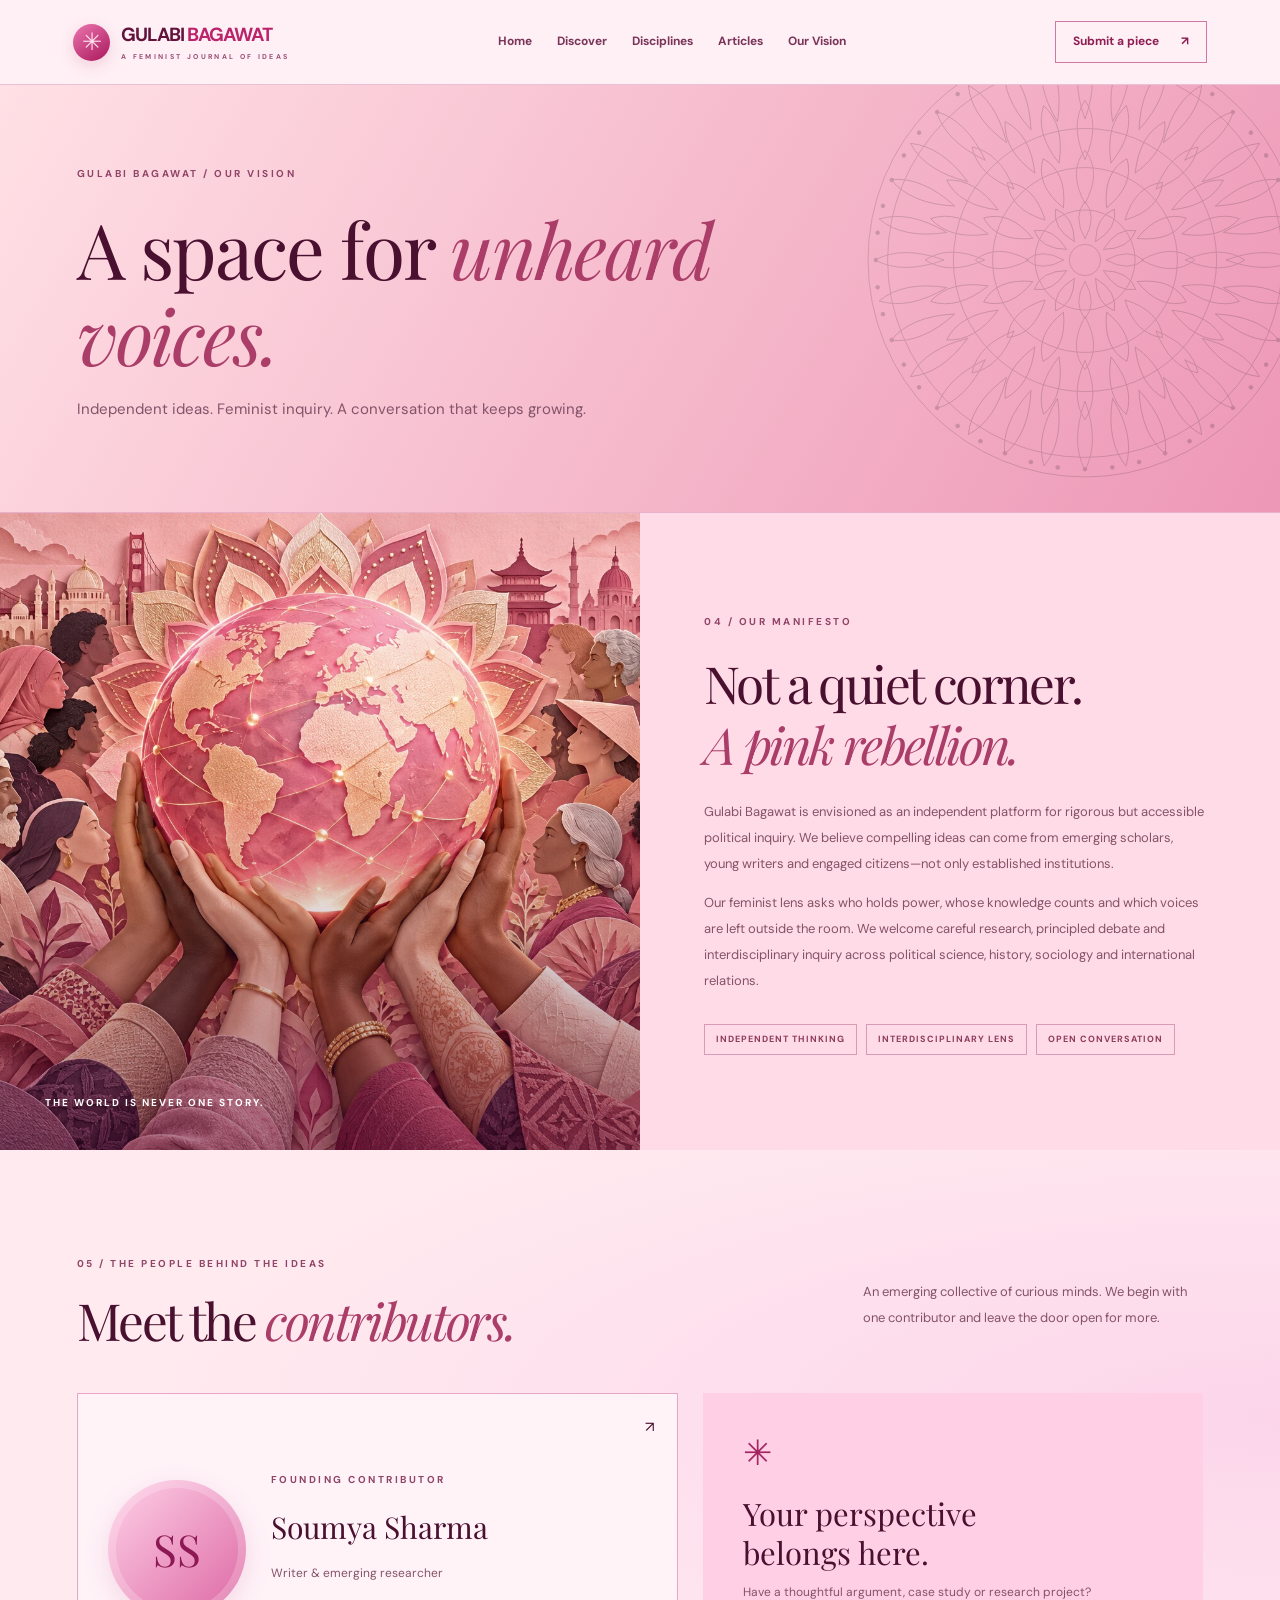
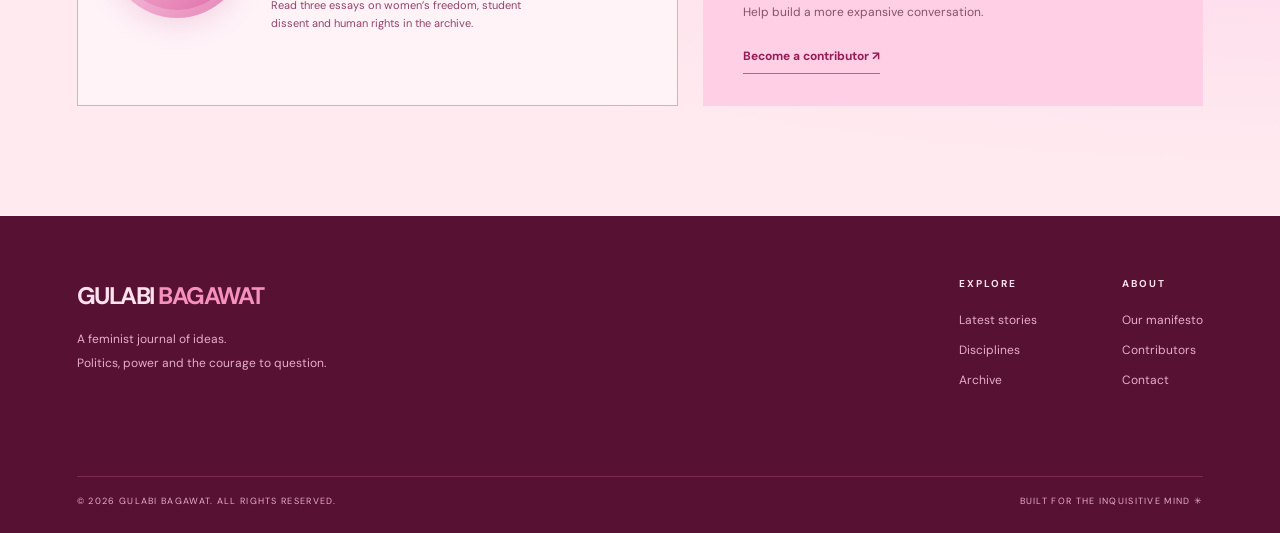
==== about.html @ d0305c68 "Redesign with pink page themes, animated 3D mandalas and topical article art" ====
<!doctype html><html lang="en"><head><meta charset="UTF-8"><meta name="viewport" content="width=device-width, initial-scale=1"><meta name="theme-color" content="#46132e"><meta name="description" content="Gulabi Bagawat — feminist political thought, research, geopolitical analysis, essays and interdisciplinary critique."><title>Our Vision — Gulabi Bagawat</title><link rel="preconnect" href="https://fonts.googleapis.com"><link rel="preconnect" href="https://fonts.gstatic.com" crossorigin><link href="https://fonts.googleapis.com/css2?family=DM+Sans:wght@400;500;600;700&amp;family=Playfair+Display:wght@400;500;600;700&amp;display=swap" rel="stylesheet"><link rel="stylesheet" href="style.css?v=2"><link rel="stylesheet" href="pink.css?v=2"></head><body class="theme-lotus"><div class="progress" id="progress"></div><header class="site-header" id="top"><a class="brand" href="index.html" aria-label="Gulabi Bagawat home"><span class="brand-icon">✳</span><span>GULABI<span class="brand-accent"> BAGAWAT</span><small>A FEMINIST JOURNAL OF IDEAS</small></span></a><nav class="desktop-nav" aria-label="Primary"><a href="index.html">Home</a><a href="index.html#discover">Discover</a><a href="disciplines.html">Disciplines</a><a href="articles.html">Articles</a><a href="about.html">Our Vision</a></nav><div class="header-actions"><a class="link-button" href="mailto:YOUR_EMAIL@example.com?subject=Submission%20inquiry" id="topSubmit">Submit a piece <span>↗</span></a><button class="menu-toggle" id="menuToggle" aria-label="Open menu">☰</button></div></header><nav class="mobile-nav" id="mobileNav" aria-label="Mobile"><a href="index.html">Home</a><a href="index.html#discover">Discover</a><a href="disciplines.html">Disciplines</a><a href="articles.html">Articles</a><a href="about.html">Our Vision</a></nav>
<main><section class="page-intro"><div><span class="eyebrow">GULABI BAGAWAT / OUR VISION</span><h1>A space for <em>unheard voices.</em></h1><p>Independent ideas. Feminist inquiry. A conversation that keeps growing.</p></div><img src="mandala.svg" alt="" class="intro-mandala" aria-hidden="true"></section><section class="vision" id="about"><div class="vision-image"><img loading="lazy" src="human-solidarity.webp" alt="Illustrated hands holding the world in solidarity"><div class="vision-image-label">THE WORLD IS NEVER ONE STORY.</div></div><div class="vision-copy"><span class="eyebrow">04 / OUR MANIFESTO</span><h2>Not a quiet corner.<br><em>A pink rebellion.</em></h2><p>Gulabi Bagawat is envisioned as an independent platform for rigorous but accessible political inquiry. We believe compelling ideas can come from emerging scholars, young writers and engaged citizens—not only established institutions.</p><p>Our feminist lens asks who holds power, whose knowledge counts and which voices are left outside the room. We welcome careful research, principled debate and interdisciplinary inquiry across political science, history, sociology and international relations.</p><div class="vision-values"><span>INDEPENDENT THINKING</span><span>INTERDISCIPLINARY LENS</span><span>OPEN CONVERSATION</span></div></div></section>
<section class="section contributors" id="contributors"><div class="section-top"><div><span class="eyebrow">05 / THE PEOPLE BEHIND THE IDEAS</span><h2>Meet the <em>contributors.</em></h2></div><p>An emerging collective of curious minds. We begin with one contributor and leave the door open for more.</p></div><div class="contributor-layout"><div class="contributor-card"><div class="avatar-placeholder">SS</div><div><span class="eyebrow">FOUNDING CONTRIBUTOR</span><h3>Soumya Sharma</h3><p>Writer &amp; emerging researcher</p><span class="profile-note">Read three essays on women’s freedom, student dissent and human rights in the archive.</span></div><span class="member-arrow">↗</span></div><div class="join-card"><span class="join-star">✳</span><h3>Your perspective<br>belongs here.</h3><p>Have a thoughtful argument, case study or research project? Help build a more expansive conversation.</p><a href="mailto:YOUR_EMAIL@example.com?subject=Gulabi%20Bagawat%20Contribution" class="join-link">Become a contributor ↗</a></div></div></section>
</main><footer><div class="footer-main"><div class="footer-brand">GULABI<span> BAGAWAT</span><p>A feminist journal of ideas.<br>Politics, power and the courage to question.</p></div><div class="footer-links"><div><strong>EXPLORE</strong><a href="index.html#discover">Latest stories</a><a href="disciplines.html">Disciplines</a><a href="articles.html">Archive</a></div><div><strong>ABOUT</strong><a href="about.html">Our manifesto</a><a href="about.html#contributors">Contributors</a><a href="mailto:YOUR_EMAIL@example.com">Contact</a></div></div></div><div class="footer-bottom"><span>© <span id="year">2026</span> GULABI BAGAWAT. ALL RIGHTS RESERVED.</span><span>BUILT FOR THE INQUISITIVE MIND ✳</span></div></footer><script src="motion.js"></script></body></html>
---- style.css ----
:root{--ink:#391629;--forest:#501936;--teal:#f4b7d0;--cream:#fff6f9;--bone:#ffe7f0;--line:#ebcbd8;--muted:#79586a;--gold:#d76095}*{box-sizing:border-box}html{scroll-behavior:smooth}body{margin:0;background:var(--cream);color:var(--ink);font:15px/1.65 'DM Sans',sans-serif}button,input{font:inherit}button,a{-webkit-tap-highlight-color:transparent}a{color:inherit;text-decoration:none}button{cursor:pointer}img{display:block;width:100%;object-fit:cover}.progress{position:fixed;top:0;left:0;height:3px;background:#bad2bb;z-index:100;width:0}.site-header{height:85px;padding:0 5.7%;display:flex;align-items:center;justify-content:space-between;background:#faf9f5;position:relative;z-index:20;border-bottom:1px solid #e9e8e0}.brand{display:flex;align-items:center;gap:11px;font-size:19px;font-weight:700;letter-spacing:-1px;line-height:1}.brand-icon{display:grid;place-items:center;width:37px;height:37px;background:var(--forest);color:#e7e9ce;font-size:24px;border-radius:50%;font-weight:400}.brand-accent{color:#799b87}.brand small{display:block;letter-spacing:2.35px;font-size:7px;font-weight:700;color:#7f9086;padding-top:9px}.desktop-nav{display:flex;gap:36px;color:#50605c;font-size:12px;font-weight:700}.desktop-nav a:hover{color:#c12571}.header-actions{display:flex;align-items:center}.link-button{border:1px solid #9fae9f;padding:10px 17px;font-weight:700;font-size:12px}.link-button span{padding-left:19px}.menu-toggle{display:none;border:0;background:none;font-size:25px}.mobile-nav{display:none}.hero{min-height:675px;background:#4a1634;color:#f9f7ee;position:relative;display:grid;grid-template-columns:53% 47%;overflow:hidden}.hero-grain{position:absolute;inset:0;background:radial-gradient(ellipse at 65% 55%,#a34279 0%,transparent 55%),linear-gradient(110deg,#42122e,#69234b);opacity:.87}.hero:before{content:'';position:absolute;inset:0;background-image:linear-gradient(#c5d1c70b 1px,transparent 1px),linear-gradient(90deg,#c5d1c70b 1px,transparent 1px);background-size:55px 55px;z-index:1}.hero-content{padding:100px 0 40px 10.8%;z-index:2;position:relative}.eyebrow{font-size:10px;font-weight:700;letter-spacing:2.5px;color:#768d80}.eyebrow.light{color:#b4c9b5;display:flex;align-items:center;gap:12px;white-space:nowrap}.pulse-dot{width:6px;height:6px;border-radius:50%;background:#bfd8a5;box-shadow:0 0 12px #bbddb2}.eyebrow-line{width:25px;height:1px;background:#6c8b82}.hero h1,.section h2,.vision h2,.closing h2{font-family:'Playfair Display',serif;font-weight:400;letter-spacing:-2.6px;line-height:1.18}.hero h1{font-size:clamp(49px,5.1vw,82px);margin:38px 0 22px;white-space:nowrap}.hero h1 em,.section h2 em,.vision h2 em,.closing h2 em{font-weight:400;color:#ffb4d0}.hero p{max-width:500px;color:#bbc9c5;font-size:15px;line-height:1.9}.hero-ctas{display:flex;align-items:center;gap:31px;margin-top:33px}.button-primary{display:inline-flex;align-items:center;gap:46px;padding:15px 19px;background:#ffabc9;color:#21342c;font-size:12px;font-weight:700}.button-primary:hover{background:#e1e7d8}.button-quiet{font-size:12px;font-weight:700;color:#dbe2d7}.button-quiet span{margin-left:12px}.hero-bottom{display:flex;justify-content:space-between;max-width:550px;margin-top:97px;font-size:9px;font-weight:700;letter-spacing:1.8px;color:#92a8a5;gap:20px}.hero-visual{position:relative;z-index:2;min-height:590px;display:flex;align-items:center;justify-content:center}.hero-visual #globe{position:absolute;inset:0;touch-action:pan-y;cursor:grab}.hero-visual #globe:active{cursor:grabbing}.hero-visual canvas{width:100%;height:100%}.globe-orbit{position:absolute;left:8%;top:16%;width:84%;height:72%;border:1px solid #92b3a52f;border-radius:50%;transform:rotate(-28deg);pointer-events:none}.orbit-two{transform:rotate(38deg);width:74%;height:81%;left:13%;top:11%}.globe-mark{position:absolute;color:#d1d9cb;font-size:10px;letter-spacing:1px;pointer-events:none}.globe-mark span{font-size:9px;letter-spacing:2px;margin-left:8px}.mark-a{top:22%;right:10%}.mark-b{bottom:31%;left:5%}.mark-c{bottom:19%;right:9%}.globe-caption{position:absolute;bottom:40px;font-size:9px;letter-spacing:2px;color:#98b0aa}.fallback-globe{width:min(75%,440px);aspect-ratio:1;border-radius:50%;position:absolute;top:50%;left:50%;transform:translate(-50%,-50%);background:radial-gradient(circle at 33% 30%,#9fb4a1 0%,#426a6c 30%,#24464c 57%,#0b222a 78%);box-shadow:inset -35px -30px 70px #06191d,0 0 85px #82b6a12c}.fallback-continents{position:absolute;inset:0;border-radius:50%;background:repeating-linear-gradient(0deg,transparent 0 37px,#b7d0c31f 38px 39px),repeating-linear-gradient(90deg,transparent 0 41px,#b7d0c319 42px 43px)}.ticker{overflow:hidden;background:#f6c4d9;border-bottom:1px solid #a8b7a3;padding:13px 0}.ticker-track{display:flex;white-space:nowrap;align-items:center;gap:28px;font-size:10px;font-weight:700;letter-spacing:2px;color:#405c4e;animation:marquee 32s linear infinite;width:max-content}.ticker-track b{color:#6d8872;font-size:17px;font-weight:400}@keyframes marquee{to{transform:translateX(-40%)}}.section{max-width:1430px;margin:auto;padding:110px 6%}.section-top{display:flex;align-items:end;justify-content:space-between;gap:55px;margin-bottom:43px}.section h2,.vision h2{font-size:clamp(40px,4vw,60px);margin:15px 0 0}.section h2 em,.vision h2 em{color:#b63670}.section-top>p{max-width:340px;color:#7e8680;font-size:13px;line-height:1.95;padding-bottom:7px}.featured-grid{display:grid;grid-template-columns:1.13fr 1fr;gap:40px}.feature-large{cursor:pointer}.feature-img{height:360px;position:relative;background-size:cover;background-position:center;overflow:hidden}.img-geopolitics{background-image:url('https://images.unsplash.com/photo-1494412519320-aa613dfb7738?auto=format&fit=crop&w=1200&q=80')}.image-shade{position:absolute;inset:0;background:linear-gradient(0deg,#0b252f67,transparent)}.image-label{position:absolute;bottom:22px;left:22px;background:#e9ece4;padding:7px 12px;font-size:9px;font-weight:700;letter-spacing:1px}.featured-meta{font-size:10px;font-weight:700;letter-spacing:1.3px;color:#82958c;margin-top:22px}.featured-meta span{margin:0 6px;color:#b3bcb1}.feature-large h3,.archive-card h3,.mini-feature h3{font-family:'Playfair Display',serif;line-height:1.3;letter-spacing:-.6px}.feature-large h3{font-size:36px;font-weight:400;margin:10px 0}.feature-large p{color:#7c8580;font-size:13px;max-width:440px}.read-text{border:0;border-bottom:1px solid #7c9d89;padding:0 0 9px;margin-top:16px;background:none;color:#1f4740;font-size:12px;font-weight:700}.read-text span{margin-left:28px}.feature-side{display:flex;flex-direction:column;gap:21px}.mini-feature{display:grid;grid-template-columns:176px 1fr;gap:24px;min-height:163px;cursor:pointer}.mini-img{background-size:cover;background-position:center}.img-city{background-image:url('https://images.unsplash.com/photo-1524492412937-b28074a5d7da?auto=format&fit=crop&w=600&q=80')}.img-books{background-image:url('https://images.unsplash.com/photo-1507842217343-583bb7270b66?auto=format&fit=crop&w=600&q=80')}.mini-feature .featured-meta{margin:2px 0 8px}.mini-feature h3{font-size:22px;font-weight:400;margin:0}.mini-feature p{color:#7f8983;font-size:12px;line-height:1.7;margin:7px 0}.mini-arrow{font-size:18px;color:#5e8472}.quote-panel{background:#ffe7f0;padding:22px 28px;flex:1}.quote-panel blockquote{font-family:'Playfair Display',serif;font-size:22px;line-height:1.4;margin:12px 0}.quote-panel>span:last-child{font-size:9px;font-weight:700;letter-spacing:1.3px;color:#829185}.discipline-section{background:#531a39;color:#faf9ef}.section-inner{padding-top:94px;padding-bottom:108px}.on-dark h2 em{color:#ffbdd6}.on-dark>p{color:#a9b8b3}.discipline-grid{display:grid;grid-template-columns:repeat(3,1fr);border-top:1px solid #496064;border-left:1px solid #496064}.discipline-grid a{min-height:228px;padding:24px;position:relative;border-right:1px solid #496064;border-bottom:1px solid #496064;display:flex;flex-direction:column;transition:background .25s}.discipline-grid a:hover{background:#80335b}.discipline-num{font-size:10px;color:#9eb5ab;letter-spacing:2px}.discipline-symbol{font-size:43px;line-height:1;margin:16px 0;color:#becfba;font-weight:300}.discipline-grid strong{font-family:'Playfair Display',serif;font-size:21px;font-weight:400}.discipline-grid small{font-size:11px;color:#93aaa5;padding-top:5px}.discipline-arrow{position:absolute;bottom:24px;right:24px;color:#ffcce0}.archive-tools{display:flex;justify-content:space-between;gap:22px;align-items:center;margin:43px 0 27px}.filters{display:flex;flex-wrap:wrap;gap:7px}.filter{background:none;border:1px solid #d6dad0;padding:9px 15px;font-size:11px;font-weight:600;color:#56635c;transition:all .2s}.filter.active,.filter:hover{background:#6a2149;color:#f7f7ee;border-color:#6a2149}.search-wrap{min-width:240px;border-bottom:1px solid #9daaa1;display:flex;gap:12px;align-items:center;padding:4px 0}.search-wrap span{font-size:24px}.search-wrap input{width:100%;border:0;outline:0;background:transparent;font-size:12px}.archive-grid{display:grid;grid-template-columns:repeat(3,minmax(0,1fr));gap:30px}.archive-card{border:1px solid #e3e3da;background:#fdfcf8;cursor:pointer;display:flex;flex-direction:column;transition:transform .2s,box-shadow .2s}.archive-card:hover{transform:translateY(-5px);box-shadow:0 14px 27px #152c3212}.archive-img{height:208px;position:relative;overflow:hidden}.archive-img img{height:100%;transition:transform .4s}.archive-card:hover .archive-img img{transform:scale(1.04)}.archive-img span{position:absolute;left:14px;top:14px;padding:6px 11px;background:#f8f7ef;font-size:9px;font-weight:700;letter-spacing:1px}.card-info{padding:22px 22px 17px;display:flex;flex-direction:column;flex:1}.card-info .featured-meta{margin:0}.archive-card h3{font-size:23px;font-weight:400;margin:12px 0 8px}.archive-card p{font-size:12px;line-height:1.8;color:#7b8780;margin:0 0 25px}.card-bottom{border-top:1px solid #e7e9e1;padding-top:13px;margin-top:auto;display:flex;justify-content:space-between;gap:8px;font-size:10px;font-weight:700;color:#70857a}.card-bottom span:last-child{color:#244e45}.archive-footer{margin-top:30px;border-top:1px solid #d9ddd4;padding-top:19px;display:flex;justify-content:space-between;font-size:9px;letter-spacing:1.8px;font-weight:700;color:#788a7e}.no-results{text-align:center;padding:35px;color:#6b7772}.vision{display:grid;grid-template-columns:1fr 1fr;background:#ffe9f1;min-height:590px}.vision-image{position:relative;overflow:hidden}.vision-image img{height:100%;object-position:center}.vision-image:after{content:'';position:absolute;inset:0;background:#122f312e}.vision-image-label{position:absolute;z-index:1;bottom:38px;left:45px;color:#fff;font-size:10px;letter-spacing:2px;font-weight:700}.vision-copy{padding:95px max(35px,10%)}.vision h2{margin:21px 0 25px}.vision-copy p{max-width:500px;font-size:13px;color:#66756e;line-height:2}.vision-values{display:flex;flex-wrap:wrap;gap:9px;margin-top:30px}.vision-values span{border:1px solid #b9c9ba;color:#68816e;padding:7px 11px;font-size:9px;font-weight:700;letter-spacing:1px}.contributors{padding-top:100px;padding-bottom:110px}.contributor-layout{display:grid;grid-template-columns:1.2fr 1fr;gap:25px}.contributor-card{border:1px solid #d4dad1;display:flex;align-items:center;gap:25px;padding:30px;position:relative;min-height:270px;background:#fffefa}.avatar-placeholder{height:138px;min-width:138px;background:#f9cbdf;border-radius:50%;display:grid;place-items:center;font-family:'Playfair Display',serif;font-size:44px;color:#557d6c}.contributor-card h3{font-family:'Playfair Display',serif;font-weight:400;font-size:30px;margin:12px 0 0}.contributor-card p{font-size:12px;color:#7c887d}.profile-note{font-size:11px;display:block;color:#9a9f96;max-width:290px}.member-arrow{position:absolute;right:23px;top:21px}.join-card{background:#fbe1eb;padding:32px 40px}.join-star{font-size:35px;color:#537a64}.join-card h3{font:400 31px/1.25 'Playfair Display',serif;margin:11px 0}.join-card p{font-size:12px;color:#687f6d;max-width:370px}.join-link{display:inline-block;border-bottom:1px solid #4e816a;font-size:12px;font-weight:700;margin-top:12px;padding-bottom:6px}.closing{text-align:center;background:#5b1b3d;color:#f4f4e9;padding:95px 20px 105px;position:relative;overflow:hidden}.closing-art{position:absolute;top:-145px;left:50%;transform:translateX(-50%);font-size:410px;color:#ffffff08}.closing .eyebrow{color:#b3c8b1}.closing h2{font-size:clamp(52px,5.5vw,75px);margin:20px 0}.closing p{color:#b4c3bb;margin:0 0 30px;font-size:13px}footer{background:#361026;color:#c8d3cb;padding:60px 6% 0}.footer-main{max-width:1260px;margin:auto;display:flex;justify-content:space-between;gap:30px;padding-bottom:85px}.footer-brand{font-size:24px;font-weight:700;letter-spacing:-1.5px}.footer-brand span{color:#a4c1ad}.footer-brand p{font-size:12px;color:#8da79f;letter-spacing:0;font-weight:400;line-height:2}.footer-links{display:flex;gap:85px}.footer-links>div{display:flex;flex-direction:column;gap:10px}.footer-links strong{font-size:10px;letter-spacing:2px;margin-bottom:9px}.footer-links a{color:#91a9a0;font-size:12px}.footer-bottom{max-width:1260px;margin:auto;display:flex;justify-content:space-between;border-top:1px solid #355058;padding:17px 0 25px;font-size:9px;letter-spacing:1.3px;color:#729188}dialog{width:min(750px,94vw);border:0;padding:45px 55px;background:#faf9f3;color:#1a3235;max-height:90vh;box-shadow:0 25px 75px #0007}dialog::backdrop{background:#0b1b1cc7}.dialog-close{position:absolute;right:22px;top:16px;border:0;background:none;font-size:20px}.dialog-meta{font-size:10px;letter-spacing:1.5px;color:#789083;font-weight:700}.dialog-intro{font-size:17px!important;color:#667a6b!important}.dialog-author{font-size:11px!important;letter-spacing:1px;color:#789083!important;text-transform:uppercase}.dialog-cover{height:250px;object-fit:cover;margin:23px 0}dialog h2{font:400 44px/1.2 'Playfair Display',serif;margin:15px 0}dialog p{font-size:15px;line-height:1.9;color:#4b5e57}.sample-warning{background:#e9eadf;color:#647364;font-size:11px;padding:13px;margin-top:26px}.archive-card:focus-visible,.feature-large:focus-visible{outline:3px solid #90af9d}@media(max-width:1100px){.hero-content{padding-left:7%}.hero h1{font-size:clamp(45px,5vw,65px)}.featured-grid{gap:22px}.mini-feature{grid-template-columns:130px 1fr;gap:14px}.mini-feature h3{font-size:20px}.section{padding-left:5%;padding-right:5%}.vision-copy{padding:70px 7%}}@media(max-width:760px){.site-header{height:73px;padding:0 5%}.brand{font-size:16px}.brand small{font-size:6px}.desktop-nav,.header-actions .link-button{display:none}.menu-toggle{display:block}.mobile-nav.open{display:flex;position:absolute;z-index:19;top:73px;left:0;right:0;background:#fbfaf5;padding:25px;flex-direction:column;gap:20px;box-shadow:0 12px 20px #0002;font-weight:600}.hero{grid-template-columns:1fr;min-height:auto}.hero-content{padding:65px 6% 18px}.hero h1{font-size:clamp(40px,10vw,66px);white-space:normal}.hero p{font-size:13px}.hero-bottom{margin-top:45px;font-size:8px}.hero-visual{height:365px;min-height:365px}.globe-caption{bottom:10px}.globe-mark{display:none}.section{padding:70px 6%}.section-top{display:block}.section h2,.vision h2{font-size:43px}.section-top>p{max-width:100%;margin-top:20px}.featured-grid{grid-template-columns:1fr}.feature-img{height:280px}.mini-feature{grid-template-columns:38% 1fr}.discipline-grid{grid-template-columns:repeat(2,1fr)}.discipline-grid a{min-height:200px;padding:18px}.discipline-grid strong{font-size:18px}.archive-tools{display:block}.filters{margin-bottom:20px}.search-wrap{max-width:400px}.archive-grid{grid-template-columns:repeat(2,1fr);gap:15px}.archive-img{height:170px}.card-info{padding:15px}.archive-card h3{font-size:19px}.vision{grid-template-columns:1fr}.vision-image{height:340px}.vision-copy{padding:65px 6%}.contributor-layout{grid-template-columns:1fr}.footer-main{display:block}.footer-links{margin-top:30px;gap:70px}.footer-bottom{gap:20px}.closing{padding:75px 20px}dialog{padding:32px 24px}dialog h2{font-size:33px}}@media(max-width:480px){.hero-ctas{gap:16px}.button-primary{gap:16px}.hero-bottom{flex-wrap:wrap}.discipline-grid{grid-template-columns:1fr 1fr}.discipline-grid a{min-height:180px;padding:14px}.discipline-symbol{font-size:32px}.discipline-grid strong{font-size:16px}.discipline-grid small{font-size:10px}.archive-grid{grid-template-columns:1fr}.archive-img{height:215px}.contributor-card{display:block}.avatar-placeholder{width:110px;height:110px;min-width:110px;font-size:35px;margin-bottom:20px}.footer-bottom{display:block}.footer-bottom span{display:block;margin-bottom:10px}.eyebrow{letter-spacing:1.6px}}

/* Gulabi Bagawat identity accents */
.hero-grain{background:radial-gradient(ellipse at 65% 40%,#9c3976 0%,transparent 62%),linear-gradient(115deg,#3c112e,#772d58)}.brand-accent,.footer-brand span{color:#d34e8b}.button-primary{background:#ffb3d2;color:#47142f}.button-primary:hover{background:#ffcee1}.hero h1 em{color:#ffbad5}.img-geopolitics{background-image:url("https://images.unsplash.com/photo-1531058020387-3be344556be6?auto=format&fit=crop&w=1200&q=80")}.avatar-placeholder{background:linear-gradient(135deg,#f9c5dc,#e98bb7)}
---- pink.css ----
/* Gulabi: a family of pinks, layered mandalas, and tactile editorial surfaces. */
:root{--ink:#49102f;--muted:#835369;--accent:#b51c65;--page:#fff0f6;--panel:#ffdfed;--bright:#f7529e;--line:#e8b0ca}
body{background:var(--page);color:var(--ink)}.theme-gulab{--page:#fff0f6;--panel:#ffdaea}.theme-blush{--page:#fff4f8;--panel:#ffe4ee;--accent:#a82964}.theme-fuchsia{--page:#fdd1e7;--panel:#f9b1d7;--accent:#9f135e}.theme-lotus{--page:#ffebef;--panel:#f9c4d2;--accent:#ab3d69}.theme-rose{--page:#fff0f2;--panel:#ffcbdc;--accent:#a12358}.theme-rani{--page:#ffebf7;--panel:#f8b4df;--accent:#9b166b}.theme-powder{--page:#fff4fa;--panel:#ead3e6;--accent:#94406f}
.progress{background:#ef519b}.site-header{background:#fff0f6ed;border-color:#ecc0d4;backdrop-filter:blur(18px)}.brand{color:#62133c}.brand-icon{background:linear-gradient(145deg,#ec77af,#a9165b);color:#ffe0ec;box-shadow:0 5px 15px #a8235929}.brand-accent,.footer-brand span{color:#bb246b}.brand small{color:#9c4b73}.desktop-nav{gap:25px;color:#7a3458}.link-button{border-color:#cd7aa2;color:#8e1e53}.eyebrow,.featured-meta,.mini-arrow,.card-bottom,.archive-footer,.profile-note{color:#904468}.hero{min-height:690px;grid-template-columns:54% 46%;background:#8f174c;color:#fff0f7}.hero-grain{background:radial-gradient(ellipse at 77% 42%,#f982bb77,transparent 60%),linear-gradient(120deg,#66113f,#b81d65 64%,#dc4b91);opacity:1}.hero:before{background-image:radial-gradient(#ffd3e335 .8px,transparent .8px);background-size:20px 20px}.hero h1{font-size:clamp(44px,5.1vw,77px);white-space:normal;letter-spacing:-2.6px;max-width:780px}.hero h1 em{color:#ffb8d6}.hero p,.hero-bottom,.eyebrow.light,.button-quiet{color:#ffe0ef}.hero-content{padding-top:100px}.hero-content,.mandala-stage{z-index:2}.hero-bottom{margin-top:65px}.pulse-dot{background:#ffb3d7;box-shadow:0 0 18px #ffd1e8}.eyebrow-line{background:#f3a3cc}.button-primary{background:linear-gradient(130deg,#ffdaea,#ffabd1);color:#66133f;box-shadow:0 8px 24px #480f3926;transition:transform .3s,box-shadow .3s}.button-primary:hover{background:#ffe3ef;transform:translateY(-3px);box-shadow:0 14px 25px #480f3940}.ticker{background:#ffbad8;border-color:#dd8cb3}.ticker-track,.ticker-track b{color:#8c1a51}.featured{background:radial-gradient(ellipse at 0% 20%,#fbd0e4,transparent 60%)}.section h2 em,.vision h2 em{color:var(--accent)}.section-top>p,.feature-large p,.mini-feature p,.archive-card p,.vision-copy p,.contributor-card p,.join-card p{color:#855368}.featured-grid{gap:35px}.feature-img,.mini-img{border-radius:3px;border:1px solid #ce74a43d;background-color:#f7b4d4}.feature-img{height:380px}.image-shade{background:linear-gradient(0deg,#64134140,transparent)}.image-label,.archive-img span{background:#fff0f6;color:#861949}.read-text,.join-link{color:#941d57;border-color:#c65c91}.quote-panel{background:#ffcee2;border:1px solid #eca6c7}.quote-panel>span:last-child{color:#8c3d63}.discipline-section{position:relative;overflow:hidden;background:linear-gradient(125deg,#a52168,#671440);color:#fff1f8}.discipline-section:before{content:'';position:absolute;width:650px;height:650px;right:-230px;top:-200px;background:url('mandala.svg') center/contain no-repeat;opacity:.1;filter:brightness(0) invert(1);animation:mandalaSpin 120s linear infinite;pointer-events:none}.discipline-section .section-inner{position:relative}.on-dark .eyebrow,.on-dark>p,.discipline-num,.discipline-grid small{color:#f8bed9}.discipline-grid,.discipline-grid a{border-color:#ed8fbb55}.discipline-grid a{background:#ffffff03;transition:transform .4s,background .4s,box-shadow .4s;transform-style:preserve-3d}.discipline-grid a:hover{background:#df5fa54a;transform:translateY(-7px) rotateX(4deg);box-shadow:0 15px 30px #470a2b44;z-index:2}.discipline-symbol{color:#ffb7db}.archive{background:var(--page)}.archive-card{background:#fff8fb;border-color:#edb3d0;box-shadow:0 5px 14px #b3477310;transition:transform .45s cubic-bezier(.2,.7,.2,1),box-shadow .45s;transform-style:preserve-3d}.archive-card:hover{transform:perspective(1000px) rotateX(3deg) translateY(-10px);box-shadow:0 22px 42px #a5286526}.archive-img{height:235px;background:#f6c0d9}.card-info .featured-meta{color:#984d73}.card-bottom{border-color:#e9bfd2}.card-bottom span:last-child{color:#a12660}.filter{color:#85405f;border-color:#df9fbd;background:#fff5fa}.filter.active,.filter:hover{background:#b1246a;border-color:#b1246a;color:white}.search-wrap{border-color:#bb7093}.search-wrap input{color:#64163e}.search-wrap input::placeholder{color:#9d6280}.archive-footer{border-color:#dfaec4}.vision{background:#ffdbe7}.vision-image{background:#efaccb}.vision-image img{filter:saturate(.9)}.vision-image:after{background:linear-gradient(0deg,#4b113f70,transparent 60%)}.vision-values span{border-color:#d99ab5;color:#8d3c5b}.contributors{background:radial-gradient(ellipse at 100% 40%,#fcd5eb,transparent 65%)}.contributor-card{background:#fff3f8;border-color:#e7a6c6}.avatar-placeholder{background:linear-gradient(135deg,#ffd2e8,#dc66a3);color:#8c1953;box-shadow:inset 0 0 0 8px #ffffff33,0 8px 26px #bd50862b}.join-card{background:#ffcfe5}.join-star{color:#a32661}.closing{background:radial-gradient(ellipse at 50% 15%,#dd4c96,#951d58 75%);color:#fff0f8}.closing .eyebrow,.closing p{color:#ffd6e9}.closing-art{color:#ffbbda19;animation:closingSpin 90s linear infinite}footer{background:#571132;color:#ffe1ef}.footer-brand{color:#ffe2ee}.footer-brand span{color:#f691bd}.footer-brand p,.footer-links a,.footer-bottom{color:#e7aecb}.footer-bottom{border-color:#bd608c55}.mobile-nav.open{background:#ffedf6}.archive-card:focus-visible,a:focus-visible,button:focus-visible{outline:3px solid #c73279;outline-offset:5px}dialog{background:#fff0f7;color:#6d1647}dialog p,.dialog-intro,.dialog-author{color:#864665!important}
/* Physically separated mandala planes: rotation, depth, orbital beads and pointer parallax. */
.mandala-stage{position:relative;display:grid;place-items:center;perspective:1100px;min-height:630px;isolation:isolate}.mandala-depth{position:relative;width:95%;aspect-ratio:1;transform-style:preserve-3d;transform:rotateX(var(--tilt-y,12deg)) rotateY(var(--tilt-x,-12deg));transition:transform .65s cubic-bezier(.2,.7,.2,1)}.mandala-halo{position:absolute;inset:8%;border-radius:50%;background:radial-gradient(circle,#ffb7d277,#f05b9c26 55%,transparent 72%);filter:blur(12px);transform:translateZ(-50px)}.mandala-layer{position:absolute;inset:0;width:100%;height:100%;object-fit:contain;filter:drop-shadow(0 8px 5px #4e0d3a55);pointer-events:none}.layer-back{color:#ea72ad;opacity:.6;animation:mandalaBack 95s linear infinite}.layer-middle{color:#ffb4d5;inset:8%;width:84%;height:84%;animation:mandalaMiddle 70s linear infinite}.layer-front{color:#ffe4ef;inset:21%;width:58%;height:58%;animation:mandalaFront 55s linear infinite}.mandala-heart{position:absolute;inset:43%;display:grid;place-items:center;font:48px 'Playfair Display',serif;color:#ffdfed;background:radial-gradient(circle,#ed8abd,#ac2065);border-radius:50%;box-shadow:0 0 35px #ffb4d880,inset 0 0 15px #ffe7f955;transform:translateZ(105px);animation:breathe 6s ease-in-out infinite}.mandala-bead{position:absolute;top:49%;left:49%;width:12px;height:12px;background:radial-gradient(circle at 30% 25%,#ffeaf5,#ed65a7 55%,#9a1e62);border-radius:50%;box-shadow:0 5px 14px #470b3244}.bead-one{animation:beadOrbit 15s linear infinite}.bead-two{animation:beadOrbit 19s linear infinite reverse;animation-delay:-7s;width:20px;height:20px}.bead-three{animation:beadOrbit 24s linear infinite;animation-delay:-10s}.mandala-note{position:absolute;bottom:45px;left:0;right:0;text-align:center;color:#ffc8e1;font-size:9px;letter-spacing:3px}.mandala-stage:before,.mandala-stage:after{content:'';position:absolute;inset:10%;border:1px solid #fda3cf30;border-radius:50%;transform:rotateX(65deg) rotate(-25deg);pointer-events:none}.mandala-stage:after{transform:rotateY(65deg) rotate(30deg)}
@keyframes mandalaSpin{to{transform:rotate(360deg)}}@keyframes mandalaBack{from{transform:translateZ(-35px) rotate(0)}to{transform:translateZ(-35px) rotate(360deg)}}@keyframes mandalaMiddle{from{transform:translateZ(25px) rotate(0)}to{transform:translateZ(25px) rotate(-360deg)}}@keyframes mandalaFront{from{transform:translateZ(70px) rotate(0)}to{transform:translateZ(70px) rotate(360deg)}}@keyframes beadOrbit{from{transform:translateZ(90px) rotate(0) translateX(210px)}to{transform:translateZ(90px) rotate(360deg) translateX(210px)}}@keyframes breathe{50%{transform:translateZ(115px) scale(1.08)}}@keyframes closingSpin{from{transform:translateX(-50%) rotate(0)}to{transform:translateX(-50%) rotate(360deg)}}
/* Each destination has its own pink mood. */
.page-intro{position:relative;overflow:hidden;display:flex;align-items:center;min-height:360px;padding:75px max(6%,calc((100vw - 1260px)/2));background:linear-gradient(125deg,var(--panel),var(--page));border-bottom:1px solid var(--line)}.page-intro>div{position:relative;z-index:1;max-width:800px}.page-intro h1{font:400 clamp(45px,6vw,78px)/1.12 'Playfair Display',serif;letter-spacing:-2px;margin:20px 0}.page-intro h1 em{color:var(--accent)}.page-intro p{color:var(--muted);max-width:510px}.intro-mandala{position:absolute;width:470px;height:470px;right:-40px;top:-60px;opacity:.16;animation:mandalaSpin 100s linear infinite}.theme-fuchsia .page-intro{background:linear-gradient(120deg,#f68bc5,#df4d9f);--ink:#57113f;--accent:#871354;--muted:#671c49}.theme-lotus .page-intro{background:linear-gradient(120deg,#ffe0e5,#ed97b6)}.theme-blush .page-intro{background:linear-gradient(120deg,#ffe2ef,#f7b7d5)}.reading-hero{display:grid;grid-template-columns:1fr 1fr;position:relative;background:linear-gradient(125deg,var(--page),var(--panel));border-bottom:1px solid var(--line);overflow:hidden}.reading-heading{padding:65px 7% 65px 12%;position:relative;z-index:1}.back-link{display:block;font-size:10px;letter-spacing:2px;color:var(--accent);margin-bottom:45px;font-weight:700}.reading-heading>.eyebrow{font-size:9px}.reading-heading h1{font:400 clamp(35px,4.05vw,60px)/1.14 'Playfair Display',serif;letter-spacing:-1.7px;margin:22px 0}.reading-deck{font-size:16px;line-height:1.75;color:var(--muted)}.reading-byline{display:flex;gap:13px;align-items:center;margin-top:28px}.author-seal{border:1px solid #c57a9c;border-radius:50%;display:grid;place-items:center;width:44px;height:44px;font-family:'Playfair Display',serif;background:#fff0f888;color:var(--accent)}.reading-byline strong{display:block;font-size:13px}.reading-byline div>span{display:block;font-size:11px;color:var(--muted);margin-top:4px}.reading-art{position:relative;display:flex;align-items:center;padding:55px 9% 55px 5%;perspective:1000px}.reading-art>img:first-child{aspect-ratio:1.15;object-fit:cover;position:relative;z-index:1;box-shadow:20px 30px 60px #92375a30;border:8px solid #fff1f855;transform:rotateY(-6deg) rotateZ(2deg);border-radius:3px;transition:transform .8s}.reading-art:hover>img:first-child{transform:rotateY(0) rotateZ(0) translateY(-6px)}.reading-mandala{position:absolute;width:115%;height:115%;right:-18%;top:-7%;opacity:.18;animation:mandalaSpin 120s linear infinite}.reading-layout{display:grid;grid-template-columns:210px minmax(0,720px);justify-content:center;gap:70px;padding:85px 6%}.reading-layout aside{padding-top:15px;color:var(--muted);font-size:13px}.reading-layout aside p{font-family:'Playfair Display',serif;font-size:24px;line-height:1.35;color:var(--accent)}.reading-layout aside img{width:135px;opacity:.3;margin:35px 0}.reading-layout aside a{font-size:11px;font-weight:700;border-bottom:1px solid #d08daf;padding-bottom:8px}.reading-body{font-family:Georgia,serif;font-size:18px;line-height:1.95;color:var(--ink)}.reading-body p{margin:0 0 27px}.reading-body>p:first-child:first-letter{float:left;font-family:'Playfair Display',serif;font-size:85px;line-height:.9;padding:10px 10px 0 0;color:var(--accent)}.article-end{display:flex;align-items:center;gap:20px;margin-top:45px;padding-top:25px;border-top:1px solid var(--line);font-size:34px;color:var(--accent)}.article-end span{font:700 9px 'DM Sans',sans-serif;letter-spacing:2px}.more-reading{background:var(--panel);padding:75px max(6%,calc((100vw - 1060px)/2))}.more-reading h2{font:400 48px 'Playfair Display',serif;margin:15px 0 35px}.more-reading h2 em{color:var(--accent)}.related-grid{display:grid;grid-template-columns:1fr 1fr;gap:35px}.related-grid a{display:block}.related-grid img{aspect-ratio:1.7;object-fit:cover;box-shadow:0 10px 25px #7b1b4c20}.related-grid span{font-size:9px;letter-spacing:2px;display:block;margin-top:20px;color:var(--accent)}.related-grid h3{font:400 26px/1.3 'Playfair Display',serif;margin:10px 0 15px}.related-grid b{font-size:11px;color:var(--accent)}
@media(max-width:1100px){.hero-content{padding-left:9%}.desktop-nav{gap:15px;font-size:11px}.header-actions .link-button{font-size:10px;padding:9px}.mandala-stage{min-height:550px}.reading-layout{gap:40px;grid-template-columns:150px minmax(0,680px)}.reading-heading{padding-left:9%}.reading-art{padding-right:5%}}
@media(max-width:760px){.hero{grid-template-columns:1fr}.hero-content{padding:60px 6% 0}.hero h1{font-size:clamp(43px,9vw,65px)}.hero-bottom{margin-top:35px}.mandala-stage{min-height:430px;height:430px}.mandala-depth{width:400px;max-width:90%}.mandala-note{bottom:15px}.reading-hero{grid-template-columns:1fr}.reading-heading{padding:40px 6% 20px}.reading-heading h1{font-size:43px}.back-link{margin-bottom:30px}.reading-art{padding:20px 8% 50px}.reading-art>img:first-child{aspect-ratio:1.5;transform:rotateZ(1deg)}.reading-layout{display:block;padding:45px 7%}.reading-layout aside{display:none}.reading-body{font-size:17px}.page-intro{min-height:300px;padding:55px 6%}.intro-mandala{width:350px;height:350px;right:-150px;top:-20px}.page-intro h1{font-size:48px;max-width:450px}.related-grid{gap:22px}.related-grid h3{font-size:22px}.more-reading{padding:55px 6%}.more-reading h2{font-size:39px}.feature-img{height:320px}.mobile-nav.open{position:absolute;top:73px}.reading-mandala{display:none}}
@media(max-width:480px){.related-grid{grid-template-columns:1fr;gap:35px}.mandala-stage{min-height:350px;height:350px}.mandala-depth{width:310px}.mandala-heart{font-size:30px}.hero .eyebrow{font-size:8px;letter-spacing:1px}.hero-content{padding-top:45px}.hero h1{font-size:43px}.hero-bottom{font-size:7px}.reading-heading h1{font-size:37px}.archive-img{height:245px}.feature-img{height:260px}.reading-art{padding-bottom:40px}.page-intro h1{font-size:42px}.page-intro p{max-width:280px}.hero h1,.reading-heading h1{overflow-wrap:break-word}}
@media(prefers-reduced-motion:reduce){html{scroll-behavior:auto}*,*:before,*:after{animation:none!important;transition:none!important}.mandala-depth{transform:rotateX(9deg) rotateY(-8deg)}.layer-back{transform:translateZ(-35px)}.layer-middle{transform:translateZ(25px)}.layer-front{transform:translateZ(70px)}.archive-card:hover,.discipline-grid a:hover,.reading-art>img:first-child{transform:none!important}}
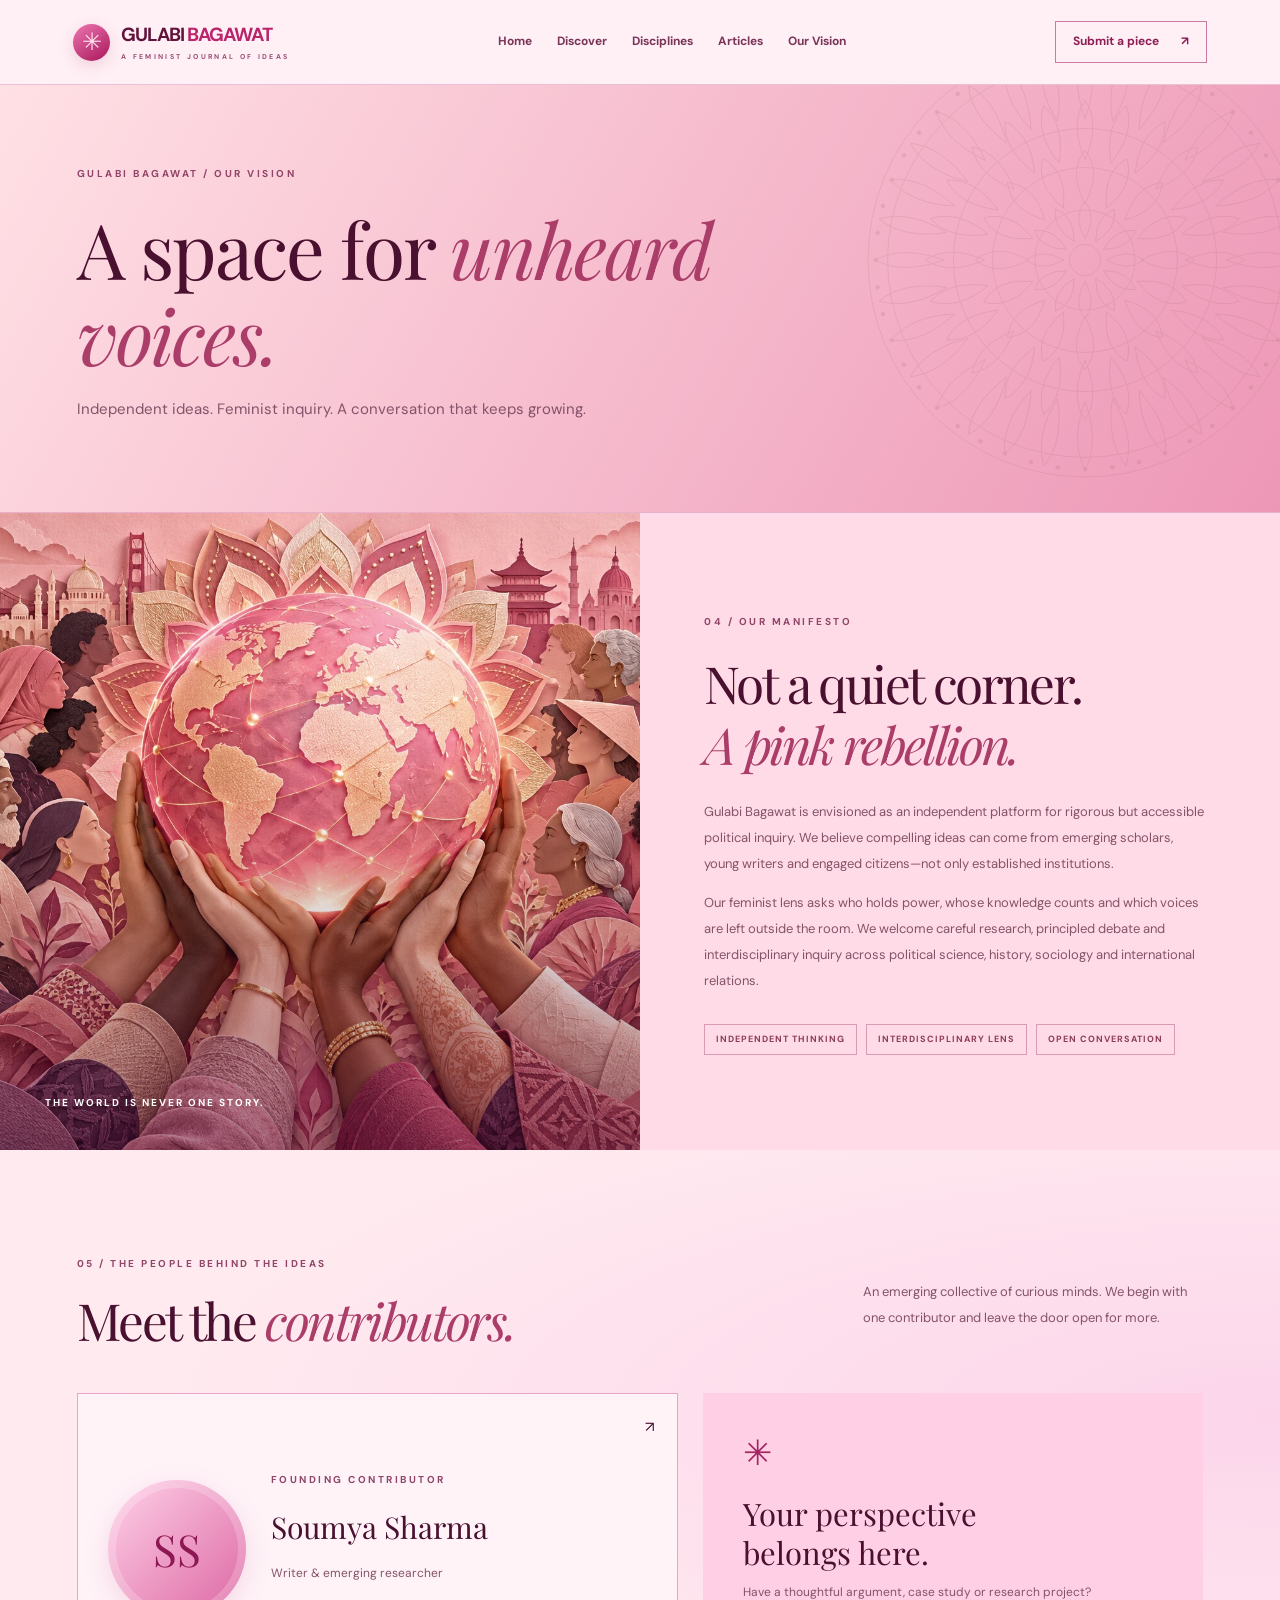
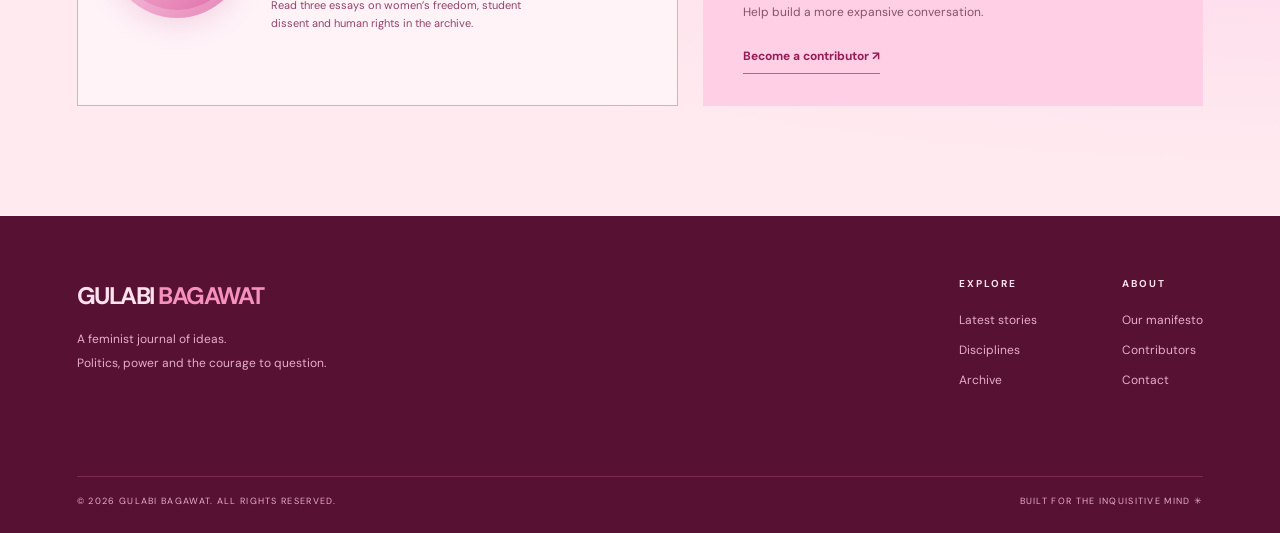
==== commit 6bbb61dc: "Refine luminous pink mandala layers and tablet navigation" ====
--- a/about.html
+++ b/about.html
@@ -1,4 +1,4 @@
-<!doctype html><html lang="en"><head><meta charset="UTF-8"><meta name="viewport" content="width=device-width, initial-scale=1"><meta name="theme-color" content="#46132e"><meta name="description" content="Gulabi Bagawat — feminist political thought, research, geopolitical analysis, essays and interdisciplinary critique."><title>Our Vision — Gulabi Bagawat</title><link rel="preconnect" href="https://fonts.googleapis.com"><link rel="preconnect" href="https://fonts.gstatic.com" crossorigin><link href="https://fonts.googleapis.com/css2?family=DM+Sans:wght@400;500;600;700&amp;family=Playfair+Display:wght@400;500;600;700&amp;display=swap" rel="stylesheet"><link rel="stylesheet" href="style.css?v=2"><link rel="stylesheet" href="pink.css?v=2"></head><body class="theme-lotus"><div class="progress" id="progress"></div><header class="site-header" id="top"><a class="brand" href="index.html" aria-label="Gulabi Bagawat home"><span class="brand-icon">✳</span><span>GULABI<span class="brand-accent"> BAGAWAT</span><small>A FEMINIST JOURNAL OF IDEAS</small></span></a><nav class="desktop-nav" aria-label="Primary"><a href="index.html">Home</a><a href="index.html#discover">Discover</a><a href="disciplines.html">Disciplines</a><a href="articles.html">Articles</a><a href="about.html">Our Vision</a></nav><div class="header-actions"><a class="link-button" href="mailto:YOUR_EMAIL@example.com?subject=Submission%20inquiry" id="topSubmit">Submit a piece <span>↗</span></a><button class="menu-toggle" id="menuToggle" aria-label="Open menu">☰</button></div></header><nav class="mobile-nav" id="mobileNav" aria-label="Mobile"><a href="index.html">Home</a><a href="index.html#discover">Discover</a><a href="disciplines.html">Disciplines</a><a href="articles.html">Articles</a><a href="about.html">Our Vision</a></nav>
-<main><section class="page-intro"><div><span class="eyebrow">GULABI BAGAWAT / OUR VISION</span><h1>A space for <em>unheard voices.</em></h1><p>Independent ideas. Feminist inquiry. A conversation that keeps growing.</p></div><img src="mandala.svg" alt="" class="intro-mandala" aria-hidden="true"></section><section class="vision" id="about"><div class="vision-image"><img loading="lazy" src="human-solidarity.webp" alt="Illustrated hands holding the world in solidarity"><div class="vision-image-label">THE WORLD IS NEVER ONE STORY.</div></div><div class="vision-copy"><span class="eyebrow">04 / OUR MANIFESTO</span><h2>Not a quiet corner.<br><em>A pink rebellion.</em></h2><p>Gulabi Bagawat is envisioned as an independent platform for rigorous but accessible political inquiry. We believe compelling ideas can come from emerging scholars, young writers and engaged citizens—not only established institutions.</p><p>Our feminist lens asks who holds power, whose knowledge counts and which voices are left outside the room. We welcome careful research, principled debate and interdisciplinary inquiry across political science, history, sociology and international relations.</p><div class="vision-values"><span>INDEPENDENT THINKING</span><span>INTERDISCIPLINARY LENS</span><span>OPEN CONVERSATION</span></div></div></section>
+<!doctype html><html lang="en"><head><meta charset="UTF-8"><meta name="viewport" content="width=device-width, initial-scale=1"><meta name="theme-color" content="#46132e"><meta name="description" content="Gulabi Bagawat — feminist political thought, research, geopolitical analysis, essays and interdisciplinary critique."><title>Our Vision — Gulabi Bagawat</title><link rel="preconnect" href="https://fonts.googleapis.com"><link rel="preconnect" href="https://fonts.gstatic.com" crossorigin><link href="https://fonts.googleapis.com/css2?family=DM+Sans:wght@400;500;600;700&amp;family=Playfair+Display:wght@400;500;600;700&amp;display=swap" rel="stylesheet"><link rel="stylesheet" href="style.css?v=2"><link rel="stylesheet" href="pink.css?v=3"></head><body class="theme-lotus"><div class="progress" id="progress"></div><header class="site-header" id="top"><a class="brand" href="index.html" aria-label="Gulabi Bagawat home"><span class="brand-icon">✳</span><span>GULABI<span class="brand-accent"> BAGAWAT</span><small>A FEMINIST JOURNAL OF IDEAS</small></span></a><nav class="desktop-nav" aria-label="Primary"><a href="index.html">Home</a><a href="index.html#discover">Discover</a><a href="disciplines.html">Disciplines</a><a href="articles.html">Articles</a><a href="about.html">Our Vision</a></nav><div class="header-actions"><a class="link-button" href="mailto:YOUR_EMAIL@example.com?subject=Submission%20inquiry" id="topSubmit">Submit a piece <span>↗</span></a><button class="menu-toggle" id="menuToggle" aria-label="Open menu">☰</button></div></header><nav class="mobile-nav" id="mobileNav" aria-label="Mobile"><a href="index.html">Home</a><a href="index.html#discover">Discover</a><a href="disciplines.html">Disciplines</a><a href="articles.html">Articles</a><a href="about.html">Our Vision</a></nav>
+<main><section class="page-intro"><div><span class="eyebrow">GULABI BAGAWAT / OUR VISION</span><h1>A space for <em>unheard voices.</em></h1><p>Independent ideas. Feminist inquiry. A conversation that keeps growing.</p></div><img src="mandala-pink.svg" alt="" class="intro-mandala" aria-hidden="true"></section><section class="vision" id="about"><div class="vision-image"><img loading="lazy" src="human-solidarity.webp" alt="Illustrated hands holding the world in solidarity"><div class="vision-image-label">THE WORLD IS NEVER ONE STORY.</div></div><div class="vision-copy"><span class="eyebrow">04 / OUR MANIFESTO</span><h2>Not a quiet corner.<br><em>A pink rebellion.</em></h2><p>Gulabi Bagawat is envisioned as an independent platform for rigorous but accessible political inquiry. We believe compelling ideas can come from emerging scholars, young writers and engaged citizens—not only established institutions.</p><p>Our feminist lens asks who holds power, whose knowledge counts and which voices are left outside the room. We welcome careful research, principled debate and interdisciplinary inquiry across political science, history, sociology and international relations.</p><div class="vision-values"><span>INDEPENDENT THINKING</span><span>INTERDISCIPLINARY LENS</span><span>OPEN CONVERSATION</span></div></div></section>
 <section class="section contributors" id="contributors"><div class="section-top"><div><span class="eyebrow">05 / THE PEOPLE BEHIND THE IDEAS</span><h2>Meet the <em>contributors.</em></h2></div><p>An emerging collective of curious minds. We begin with one contributor and leave the door open for more.</p></div><div class="contributor-layout"><div class="contributor-card"><div class="avatar-placeholder">SS</div><div><span class="eyebrow">FOUNDING CONTRIBUTOR</span><h3>Soumya Sharma</h3><p>Writer &amp; emerging researcher</p><span class="profile-note">Read three essays on women’s freedom, student dissent and human rights in the archive.</span></div><span class="member-arrow">↗</span></div><div class="join-card"><span class="join-star">✳</span><h3>Your perspective<br>belongs here.</h3><p>Have a thoughtful argument, case study or research project? Help build a more expansive conversation.</p><a href="mailto:YOUR_EMAIL@example.com?subject=Gulabi%20Bagawat%20Contribution" class="join-link">Become a contributor ↗</a></div></div></section>
 </main><footer><div class="footer-main"><div class="footer-brand">GULABI<span> BAGAWAT</span><p>A feminist journal of ideas.<br>Politics, power and the courage to question.</p></div><div class="footer-links"><div><strong>EXPLORE</strong><a href="index.html#discover">Latest stories</a><a href="disciplines.html">Disciplines</a><a href="articles.html">Archive</a></div><div><strong>ABOUT</strong><a href="about.html">Our manifesto</a><a href="about.html#contributors">Contributors</a><a href="mailto:YOUR_EMAIL@example.com">Contact</a></div></div></div><div class="footer-bottom"><span>© <span id="year">2026</span> GULABI BAGAWAT. ALL RIGHTS RESERVED.</span><span>BUILT FOR THE INQUISITIVE MIND ✳</span></div></footer><script src="motion.js"></script></body></html>
--- a/pink.css
+++ b/pink.css
@@ -1,7 +1,7 @@
 /* Gulabi: a family of pinks, layered mandalas, and tactile editorial surfaces. */
 :root{--ink:#49102f;--muted:#835369;--accent:#b51c65;--page:#fff0f6;--panel:#ffdfed;--bright:#f7529e;--line:#e8b0ca}
 body{background:var(--page);color:var(--ink)}.theme-gulab{--page:#fff0f6;--panel:#ffdaea}.theme-blush{--page:#fff4f8;--panel:#ffe4ee;--accent:#a82964}.theme-fuchsia{--page:#fdd1e7;--panel:#f9b1d7;--accent:#9f135e}.theme-lotus{--page:#ffebef;--panel:#f9c4d2;--accent:#ab3d69}.theme-rose{--page:#fff0f2;--panel:#ffcbdc;--accent:#a12358}.theme-rani{--page:#ffebf7;--panel:#f8b4df;--accent:#9b166b}.theme-powder{--page:#fff4fa;--panel:#ead3e6;--accent:#94406f}
-.progress{background:#ef519b}.site-header{background:#fff0f6ed;border-color:#ecc0d4;backdrop-filter:blur(18px)}.brand{color:#62133c}.brand-icon{background:linear-gradient(145deg,#ec77af,#a9165b);color:#ffe0ec;box-shadow:0 5px 15px #a8235929}.brand-accent,.footer-brand span{color:#bb246b}.brand small{color:#9c4b73}.desktop-nav{gap:25px;color:#7a3458}.link-button{border-color:#cd7aa2;color:#8e1e53}.eyebrow,.featured-meta,.mini-arrow,.card-bottom,.archive-footer,.profile-note{color:#904468}.hero{min-height:690px;grid-template-columns:54% 46%;background:#8f174c;color:#fff0f7}.hero-grain{background:radial-gradient(ellipse at 77% 42%,#f982bb77,transparent 60%),linear-gradient(120deg,#66113f,#b81d65 64%,#dc4b91);opacity:1}.hero:before{background-image:radial-gradient(#ffd3e335 .8px,transparent .8px);background-size:20px 20px}.hero h1{font-size:clamp(44px,5.1vw,77px);white-space:normal;letter-spacing:-2.6px;max-width:780px}.hero h1 em{color:#ffb8d6}.hero p,.hero-bottom,.eyebrow.light,.button-quiet{color:#ffe0ef}.hero-content{padding-top:100px}.hero-content,.mandala-stage{z-index:2}.hero-bottom{margin-top:65px}.pulse-dot{background:#ffb3d7;box-shadow:0 0 18px #ffd1e8}.eyebrow-line{background:#f3a3cc}.button-primary{background:linear-gradient(130deg,#ffdaea,#ffabd1);color:#66133f;box-shadow:0 8px 24px #480f3926;transition:transform .3s,box-shadow .3s}.button-primary:hover{background:#ffe3ef;transform:translateY(-3px);box-shadow:0 14px 25px #480f3940}.ticker{background:#ffbad8;border-color:#dd8cb3}.ticker-track,.ticker-track b{color:#8c1a51}.featured{background:radial-gradient(ellipse at 0% 20%,#fbd0e4,transparent 60%)}.section h2 em,.vision h2 em{color:var(--accent)}.section-top>p,.feature-large p,.mini-feature p,.archive-card p,.vision-copy p,.contributor-card p,.join-card p{color:#855368}.featured-grid{gap:35px}.feature-img,.mini-img{border-radius:3px;border:1px solid #ce74a43d;background-color:#f7b4d4}.feature-img{height:380px}.image-shade{background:linear-gradient(0deg,#64134140,transparent)}.image-label,.archive-img span{background:#fff0f6;color:#861949}.read-text,.join-link{color:#941d57;border-color:#c65c91}.quote-panel{background:#ffcee2;border:1px solid #eca6c7}.quote-panel>span:last-child{color:#8c3d63}.discipline-section{position:relative;overflow:hidden;background:linear-gradient(125deg,#a52168,#671440);color:#fff1f8}.discipline-section:before{content:'';position:absolute;width:650px;height:650px;right:-230px;top:-200px;background:url('mandala.svg') center/contain no-repeat;opacity:.1;filter:brightness(0) invert(1);animation:mandalaSpin 120s linear infinite;pointer-events:none}.discipline-section .section-inner{position:relative}.on-dark .eyebrow,.on-dark>p,.discipline-num,.discipline-grid small{color:#f8bed9}.discipline-grid,.discipline-grid a{border-color:#ed8fbb55}.discipline-grid a{background:#ffffff03;transition:transform .4s,background .4s,box-shadow .4s;transform-style:preserve-3d}.discipline-grid a:hover{background:#df5fa54a;transform:translateY(-7px) rotateX(4deg);box-shadow:0 15px 30px #470a2b44;z-index:2}.discipline-symbol{color:#ffb7db}.archive{background:var(--page)}.archive-card{background:#fff8fb;border-color:#edb3d0;box-shadow:0 5px 14px #b3477310;transition:transform .45s cubic-bezier(.2,.7,.2,1),box-shadow .45s;transform-style:preserve-3d}.archive-card:hover{transform:perspective(1000px) rotateX(3deg) translateY(-10px);box-shadow:0 22px 42px #a5286526}.archive-img{height:235px;background:#f6c0d9}.card-info .featured-meta{color:#984d73}.card-bottom{border-color:#e9bfd2}.card-bottom span:last-child{color:#a12660}.filter{color:#85405f;border-color:#df9fbd;background:#fff5fa}.filter.active,.filter:hover{background:#b1246a;border-color:#b1246a;color:white}.search-wrap{border-color:#bb7093}.search-wrap input{color:#64163e}.search-wrap input::placeholder{color:#9d6280}.archive-footer{border-color:#dfaec4}.vision{background:#ffdbe7}.vision-image{background:#efaccb}.vision-image img{filter:saturate(.9)}.vision-image:after{background:linear-gradient(0deg,#4b113f70,transparent 60%)}.vision-values span{border-color:#d99ab5;color:#8d3c5b}.contributors{background:radial-gradient(ellipse at 100% 40%,#fcd5eb,transparent 65%)}.contributor-card{background:#fff3f8;border-color:#e7a6c6}.avatar-placeholder{background:linear-gradient(135deg,#ffd2e8,#dc66a3);color:#8c1953;box-shadow:inset 0 0 0 8px #ffffff33,0 8px 26px #bd50862b}.join-card{background:#ffcfe5}.join-star{color:#a32661}.closing{background:radial-gradient(ellipse at 50% 15%,#dd4c96,#951d58 75%);color:#fff0f8}.closing .eyebrow,.closing p{color:#ffd6e9}.closing-art{color:#ffbbda19;animation:closingSpin 90s linear infinite}footer{background:#571132;color:#ffe1ef}.footer-brand{color:#ffe2ee}.footer-brand span{color:#f691bd}.footer-brand p,.footer-links a,.footer-bottom{color:#e7aecb}.footer-bottom{border-color:#bd608c55}.mobile-nav.open{background:#ffedf6}.archive-card:focus-visible,a:focus-visible,button:focus-visible{outline:3px solid #c73279;outline-offset:5px}dialog{background:#fff0f7;color:#6d1647}dialog p,.dialog-intro,.dialog-author{color:#864665!important}
+.progress{background:#ef519b}.site-header{background:#fff0f6ed;border-color:#ecc0d4;backdrop-filter:blur(18px)}.brand{color:#62133c}.brand-icon{background:linear-gradient(145deg,#ec77af,#a9165b);color:#ffe0ec;box-shadow:0 5px 15px #a8235929}.brand-accent,.footer-brand span{color:#bb246b}.brand small{color:#9c4b73}.desktop-nav{gap:25px;color:#7a3458}.link-button{border-color:#cd7aa2;color:#8e1e53}.eyebrow,.featured-meta,.mini-arrow,.card-bottom,.archive-footer,.profile-note{color:#904468}.hero{min-height:690px;grid-template-columns:54% 46%;background:#8f174c;color:#fff0f7}.hero-grain{background:radial-gradient(ellipse at 77% 42%,#f982bb77,transparent 60%),linear-gradient(120deg,#66113f,#b81d65 64%,#dc4b91);opacity:1}.hero:before{background-image:radial-gradient(#ffd3e335 .8px,transparent .8px);background-size:20px 20px}.hero h1{font-size:clamp(44px,5.1vw,77px);white-space:normal;letter-spacing:-2.6px;max-width:780px}.hero h1 em{color:#ffb8d6}.hero p,.hero-bottom,.eyebrow.light,.button-quiet{color:#ffe0ef}.hero-content{padding-top:100px}.hero-content,.mandala-stage{z-index:2}.hero-bottom{margin-top:65px}.pulse-dot{background:#ffb3d7;box-shadow:0 0 18px #ffd1e8}.eyebrow-line{background:#f3a3cc}.button-primary{background:linear-gradient(130deg,#ffdaea,#ffabd1);color:#66133f;box-shadow:0 8px 24px #480f3926;transition:transform .3s,box-shadow .3s}.button-primary:hover{background:#ffe3ef;transform:translateY(-3px);box-shadow:0 14px 25px #480f3940}.ticker{background:#ffbad8;border-color:#dd8cb3}.ticker-track,.ticker-track b{color:#8c1a51}.featured{background:radial-gradient(ellipse at 0% 20%,#fbd0e4,transparent 60%)}.section h2 em,.vision h2 em{color:var(--accent)}.section-top>p,.feature-large p,.mini-feature p,.archive-card p,.vision-copy p,.contributor-card p,.join-card p{color:#855368}.featured-grid{gap:35px}.feature-img,.mini-img{border-radius:3px;border:1px solid #ce74a43d;background-color:#f7b4d4}.feature-img{height:380px}.image-shade{background:linear-gradient(0deg,#64134140,transparent)}.image-label,.archive-img span{background:#fff0f6;color:#861949}.read-text,.join-link{color:#941d57;border-color:#c65c91}.quote-panel{background:#ffcee2;border:1px solid #eca6c7}.quote-panel>span:last-child{color:#8c3d63}.discipline-section{position:relative;overflow:hidden;background:linear-gradient(125deg,#a52168,#671440);color:#fff1f8}.discipline-section:before{content:'';position:absolute;width:650px;height:650px;right:-230px;top:-200px;background:url('mandala-pink.svg') center/contain no-repeat;opacity:.1;filter:brightness(0) invert(1);animation:mandalaSpin 120s linear infinite;pointer-events:none}.discipline-section .section-inner{position:relative}.on-dark .eyebrow,.on-dark>p,.discipline-num,.discipline-grid small{color:#f8bed9}.discipline-grid,.discipline-grid a{border-color:#ed8fbb55}.discipline-grid a{background:#ffffff03;transition:transform .4s,background .4s,box-shadow .4s;transform-style:preserve-3d}.discipline-grid a:hover{background:#df5fa54a;transform:translateY(-7px) rotateX(4deg);box-shadow:0 15px 30px #470a2b44;z-index:2}.discipline-symbol{color:#ffb7db}.archive{background:var(--page)}.archive-card{background:#fff8fb;border-color:#edb3d0;box-shadow:0 5px 14px #b3477310;transition:transform .45s cubic-bezier(.2,.7,.2,1),box-shadow .45s;transform-style:preserve-3d}.archive-card:hover{transform:perspective(1000px) rotateX(3deg) translateY(-10px);box-shadow:0 22px 42px #a5286526}.archive-img{height:235px;background:#f6c0d9}.card-info .featured-meta{color:#984d73}.card-bottom{border-color:#e9bfd2}.card-bottom span:last-child{color:#a12660}.filter{color:#85405f;border-color:#df9fbd;background:#fff5fa}.filter.active,.filter:hover{background:#b1246a;border-color:#b1246a;color:white}.search-wrap{border-color:#bb7093}.search-wrap input{color:#64163e}.search-wrap input::placeholder{color:#9d6280}.archive-footer{border-color:#dfaec4}.vision{background:#ffdbe7}.vision-image{background:#efaccb}.vision-image img{filter:saturate(.9)}.vision-image:after{background:linear-gradient(0deg,#4b113f70,transparent 60%)}.vision-values span{border-color:#d99ab5;color:#8d3c5b}.contributors{background:radial-gradient(ellipse at 100% 40%,#fcd5eb,transparent 65%)}.contributor-card{background:#fff3f8;border-color:#e7a6c6}.avatar-placeholder{background:linear-gradient(135deg,#ffd2e8,#dc66a3);color:#8c1953;box-shadow:inset 0 0 0 8px #ffffff33,0 8px 26px #bd50862b}.join-card{background:#ffcfe5}.join-star{color:#a32661}.closing{background:radial-gradient(ellipse at 50% 15%,#dd4c96,#951d58 75%);color:#fff0f8}.closing .eyebrow,.closing p{color:#ffd6e9}.closing-art{color:#ffbbda19;animation:closingSpin 90s linear infinite}footer{background:#571132;color:#ffe1ef}.footer-brand{color:#ffe2ee}.footer-brand span{color:#f691bd}.footer-brand p,.footer-links a,.footer-bottom{color:#e7aecb}.footer-bottom{border-color:#bd608c55}.mobile-nav.open{background:#ffedf6}.archive-card:focus-visible,a:focus-visible,button:focus-visible{outline:3px solid #c73279;outline-offset:5px}dialog{background:#fff0f7;color:#6d1647}dialog p,.dialog-intro,.dialog-author{color:#864665!important}
 /* Physically separated mandala planes: rotation, depth, orbital beads and pointer parallax. */
 .mandala-stage{position:relative;display:grid;place-items:center;perspective:1100px;min-height:630px;isolation:isolate}.mandala-depth{position:relative;width:95%;aspect-ratio:1;transform-style:preserve-3d;transform:rotateX(var(--tilt-y,12deg)) rotateY(var(--tilt-x,-12deg));transition:transform .65s cubic-bezier(.2,.7,.2,1)}.mandala-halo{position:absolute;inset:8%;border-radius:50%;background:radial-gradient(circle,#ffb7d277,#f05b9c26 55%,transparent 72%);filter:blur(12px);transform:translateZ(-50px)}.mandala-layer{position:absolute;inset:0;width:100%;height:100%;object-fit:contain;filter:drop-shadow(0 8px 5px #4e0d3a55);pointer-events:none}.layer-back{color:#ea72ad;opacity:.6;animation:mandalaBack 95s linear infinite}.layer-middle{color:#ffb4d5;inset:8%;width:84%;height:84%;animation:mandalaMiddle 70s linear infinite}.layer-front{color:#ffe4ef;inset:21%;width:58%;height:58%;animation:mandalaFront 55s linear infinite}.mandala-heart{position:absolute;inset:43%;display:grid;place-items:center;font:48px 'Playfair Display',serif;color:#ffdfed;background:radial-gradient(circle,#ed8abd,#ac2065);border-radius:50%;box-shadow:0 0 35px #ffb4d880,inset 0 0 15px #ffe7f955;transform:translateZ(105px);animation:breathe 6s ease-in-out infinite}.mandala-bead{position:absolute;top:49%;left:49%;width:12px;height:12px;background:radial-gradient(circle at 30% 25%,#ffeaf5,#ed65a7 55%,#9a1e62);border-radius:50%;box-shadow:0 5px 14px #470b3244}.bead-one{animation:beadOrbit 15s linear infinite}.bead-two{animation:beadOrbit 19s linear infinite reverse;animation-delay:-7s;width:20px;height:20px}.bead-three{animation:beadOrbit 24s linear infinite;animation-delay:-10s}.mandala-note{position:absolute;bottom:45px;left:0;right:0;text-align:center;color:#ffc8e1;font-size:9px;letter-spacing:3px}.mandala-stage:before,.mandala-stage:after{content:'';position:absolute;inset:10%;border:1px solid #fda3cf30;border-radius:50%;transform:rotateX(65deg) rotate(-25deg);pointer-events:none}.mandala-stage:after{transform:rotateY(65deg) rotate(30deg)}
 @keyframes mandalaSpin{to{transform:rotate(360deg)}}@keyframes mandalaBack{from{transform:translateZ(-35px) rotate(0)}to{transform:translateZ(-35px) rotate(360deg)}}@keyframes mandalaMiddle{from{transform:translateZ(25px) rotate(0)}to{transform:translateZ(25px) rotate(-360deg)}}@keyframes mandalaFront{from{transform:translateZ(70px) rotate(0)}to{transform:translateZ(70px) rotate(360deg)}}@keyframes beadOrbit{from{transform:translateZ(90px) rotate(0) translateX(210px)}to{transform:translateZ(90px) rotate(360deg) translateX(210px)}}@keyframes breathe{50%{transform:translateZ(115px) scale(1.08)}}@keyframes closingSpin{from{transform:translateX(-50%) rotate(0)}to{transform:translateX(-50%) rotate(360deg)}}
@@ -11,3 +11,6 @@
 @media(max-width:760px){.hero{grid-template-columns:1fr}.hero-content{padding:60px 6% 0}.hero h1{font-size:clamp(43px,9vw,65px)}.hero-bottom{margin-top:35px}.mandala-stage{min-height:430px;height:430px}.mandala-depth{width:400px;max-width:90%}.mandala-note{bottom:15px}.reading-hero{grid-template-columns:1fr}.reading-heading{padding:40px 6% 20px}.reading-heading h1{font-size:43px}.back-link{margin-bottom:30px}.reading-art{padding:20px 8% 50px}.reading-art>img:first-child{aspect-ratio:1.5;transform:rotateZ(1deg)}.reading-layout{display:block;padding:45px 7%}.reading-layout aside{display:none}.reading-body{font-size:17px}.page-intro{min-height:300px;padding:55px 6%}.intro-mandala{width:350px;height:350px;right:-150px;top:-20px}.page-intro h1{font-size:48px;max-width:450px}.related-grid{gap:22px}.related-grid h3{font-size:22px}.more-reading{padding:55px 6%}.more-reading h2{font-size:39px}.feature-img{height:320px}.mobile-nav.open{position:absolute;top:73px}.reading-mandala{display:none}}
 @media(max-width:480px){.related-grid{grid-template-columns:1fr;gap:35px}.mandala-stage{min-height:350px;height:350px}.mandala-depth{width:310px}.mandala-heart{font-size:30px}.hero .eyebrow{font-size:8px;letter-spacing:1px}.hero-content{padding-top:45px}.hero h1{font-size:43px}.hero-bottom{font-size:7px}.reading-heading h1{font-size:37px}.archive-img{height:245px}.feature-img{height:260px}.reading-art{padding-bottom:40px}.page-intro h1{font-size:42px}.page-intro p{max-width:280px}.hero h1,.reading-heading h1{overflow-wrap:break-word}}
 @media(prefers-reduced-motion:reduce){html{scroll-behavior:auto}*,*:before,*:after{animation:none!important;transition:none!important}.mandala-depth{transform:rotateX(9deg) rotateY(-8deg)}.layer-back{transform:translateZ(-35px)}.layer-middle{transform:translateZ(25px)}.layer-front{transform:translateZ(70px)}.archive-card:hover,.discipline-grid a:hover,.reading-art>img:first-child{transform:none!important}}
+
+.layer-back{filter:brightness(.75) saturate(1.4) drop-shadow(0 8px 5px #4e0d3a55)}.layer-middle{filter:brightness(.96) drop-shadow(0 8px 5px #4e0d3a55)}.layer-front{filter:brightness(1.15) drop-shadow(0 8px 5px #4e0d3a55)}.intro-mandala,.reading-mandala,.reading-layout aside img{filter:brightness(.45) sepia(.4) saturate(2)}
+@media(min-width:761px) and (max-width:1100px){.header-actions .link-button{display:none}.desktop-nav{gap:21px}}
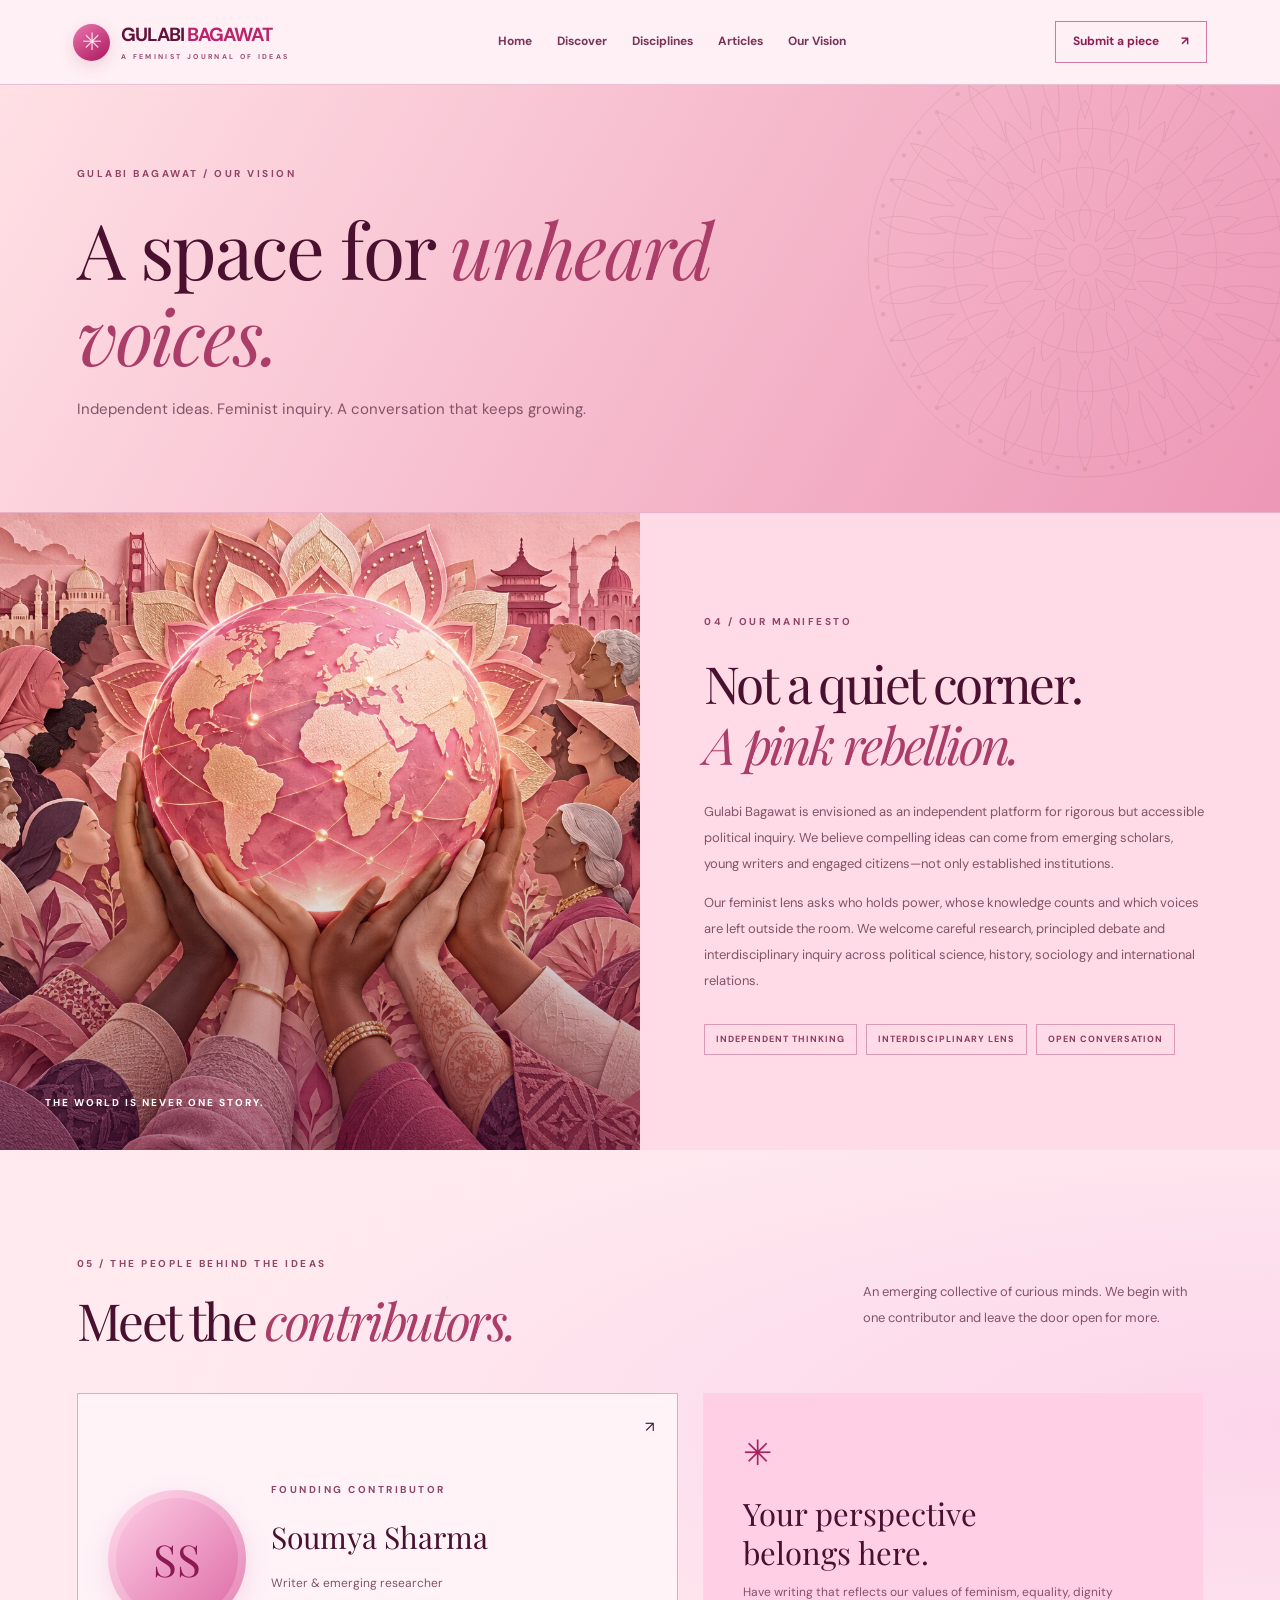
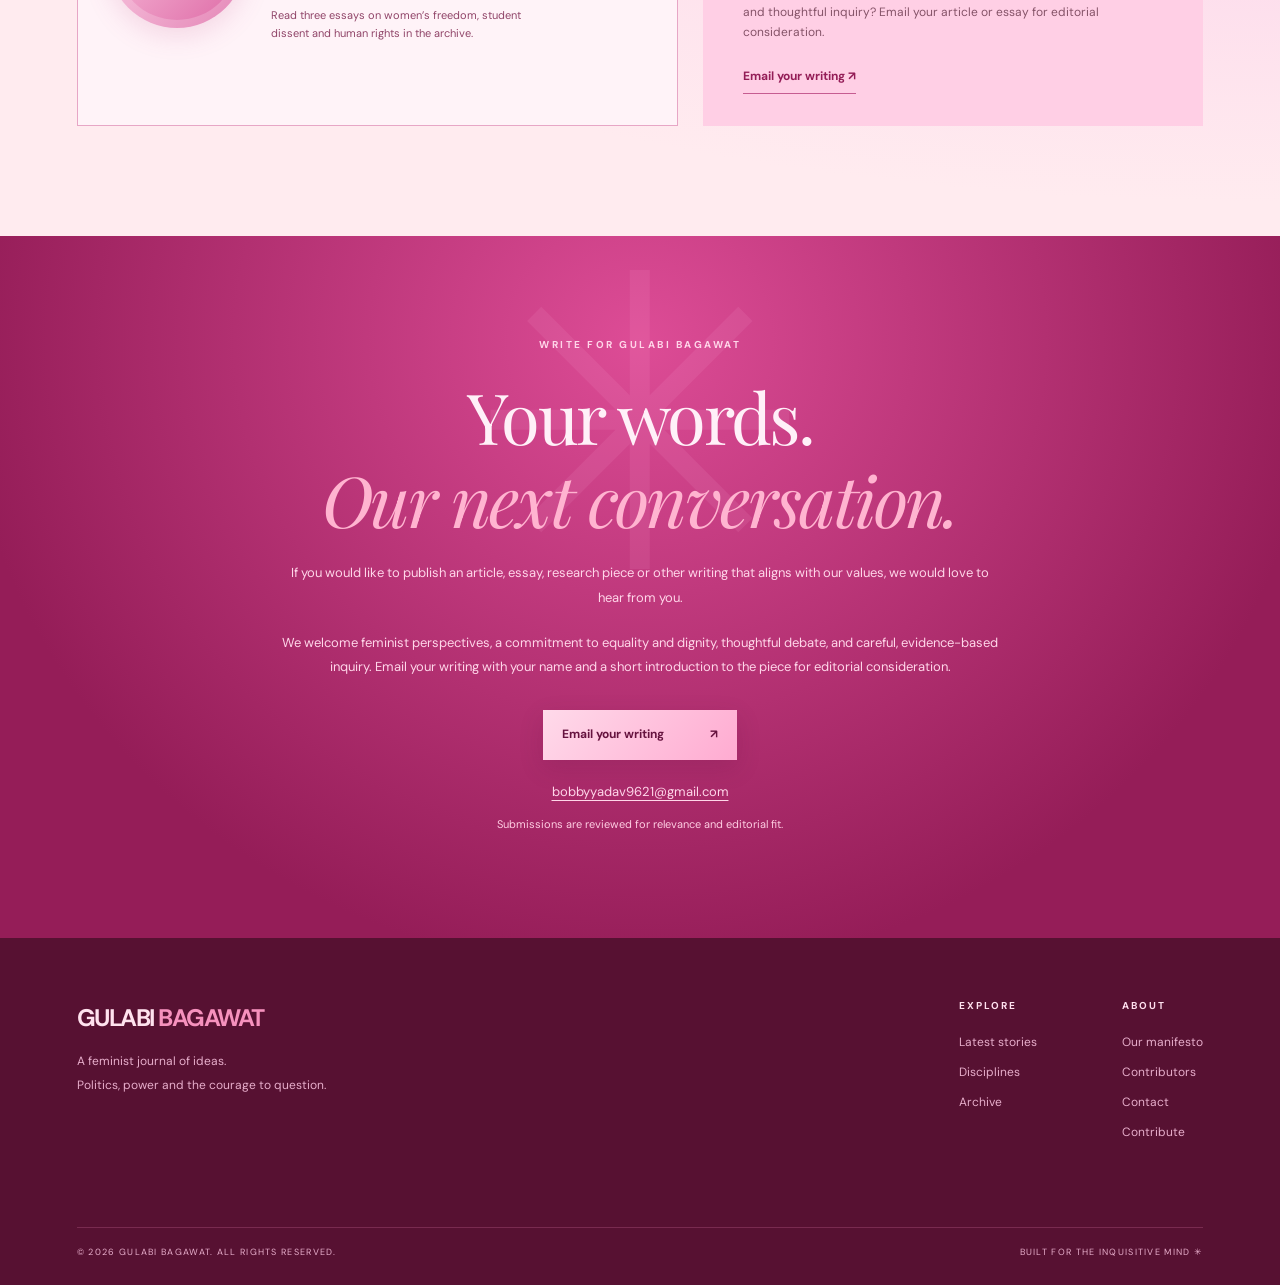
==== commit 5b0ee078: "Add values-aligned writing submissions and contribution email" ====
--- a/about.html
+++ b/about.html
@@ -1,4 +1,4 @@
-<!doctype html><html lang="en"><head><meta charset="UTF-8"><meta name="viewport" content="width=device-width, initial-scale=1"><meta name="theme-color" content="#46132e"><meta name="description" content="Gulabi Bagawat — feminist political thought, research, geopolitical analysis, essays and interdisciplinary critique."><title>Our Vision — Gulabi Bagawat</title><link rel="preconnect" href="https://fonts.googleapis.com"><link rel="preconnect" href="https://fonts.gstatic.com" crossorigin><link href="https://fonts.googleapis.com/css2?family=DM+Sans:wght@400;500;600;700&amp;family=Playfair+Display:wght@400;500;600;700&amp;display=swap" rel="stylesheet"><link rel="stylesheet" href="style.css?v=2"><link rel="stylesheet" href="pink.css?v=3"></head><body class="theme-lotus"><div class="progress" id="progress"></div><header class="site-header" id="top"><a class="brand" href="index.html" aria-label="Gulabi Bagawat home"><span class="brand-icon">✳</span><span>GULABI<span class="brand-accent"> BAGAWAT</span><small>A FEMINIST JOURNAL OF IDEAS</small></span></a><nav class="desktop-nav" aria-label="Primary"><a href="index.html">Home</a><a href="index.html#discover">Discover</a><a href="disciplines.html">Disciplines</a><a href="articles.html">Articles</a><a href="about.html">Our Vision</a></nav><div class="header-actions"><a class="link-button" href="mailto:YOUR_EMAIL@example.com?subject=Submission%20inquiry" id="topSubmit">Submit a piece <span>↗</span></a><button class="menu-toggle" id="menuToggle" aria-label="Open menu">☰</button></div></header><nav class="mobile-nav" id="mobileNav" aria-label="Mobile"><a href="index.html">Home</a><a href="index.html#discover">Discover</a><a href="disciplines.html">Disciplines</a><a href="articles.html">Articles</a><a href="about.html">Our Vision</a></nav>
+<!doctype html><html lang="en"><head><meta charset="UTF-8"><meta name="viewport" content="width=device-width, initial-scale=1"><meta name="theme-color" content="#46132e"><meta name="description" content="Gulabi Bagawat — feminist political thought, research, geopolitical analysis, essays and interdisciplinary critique."><title>Our Vision — Gulabi Bagawat</title><link rel="preconnect" href="https://fonts.googleapis.com"><link rel="preconnect" href="https://fonts.gstatic.com" crossorigin><link href="https://fonts.googleapis.com/css2?family=DM+Sans:wght@400;500;600;700&amp;family=Playfair+Display:wght@400;500;600;700&amp;display=swap" rel="stylesheet"><link rel="stylesheet" href="style.css?v=4"><link rel="stylesheet" href="pink.css?v=3"></head><body class="theme-lotus"><div class="progress" id="progress"></div><header class="site-header" id="top"><a class="brand" href="index.html" aria-label="Gulabi Bagawat home"><span class="brand-icon">✳</span><span>GULABI<span class="brand-accent"> BAGAWAT</span><small>A FEMINIST JOURNAL OF IDEAS</small></span></a><nav class="desktop-nav" aria-label="Primary"><a href="index.html">Home</a><a href="index.html#discover">Discover</a><a href="disciplines.html">Disciplines</a><a href="articles.html">Articles</a><a href="about.html">Our Vision</a></nav><div class="header-actions"><a class="link-button" href="index.html#contribute" id="topSubmit">Submit a piece <span>↗</span></a><button class="menu-toggle" id="menuToggle" aria-label="Open menu">☰</button></div></header><nav class="mobile-nav" id="mobileNav" aria-label="Mobile"><a href="index.html">Home</a><a href="index.html#discover">Discover</a><a href="disciplines.html">Disciplines</a><a href="articles.html">Articles</a><a href="about.html">Our Vision</a></nav>
 <main><section class="page-intro"><div><span class="eyebrow">GULABI BAGAWAT / OUR VISION</span><h1>A space for <em>unheard voices.</em></h1><p>Independent ideas. Feminist inquiry. A conversation that keeps growing.</p></div><img src="mandala-pink.svg" alt="" class="intro-mandala" aria-hidden="true"></section><section class="vision" id="about"><div class="vision-image"><img loading="lazy" src="human-solidarity.webp" alt="Illustrated hands holding the world in solidarity"><div class="vision-image-label">THE WORLD IS NEVER ONE STORY.</div></div><div class="vision-copy"><span class="eyebrow">04 / OUR MANIFESTO</span><h2>Not a quiet corner.<br><em>A pink rebellion.</em></h2><p>Gulabi Bagawat is envisioned as an independent platform for rigorous but accessible political inquiry. We believe compelling ideas can come from emerging scholars, young writers and engaged citizens—not only established institutions.</p><p>Our feminist lens asks who holds power, whose knowledge counts and which voices are left outside the room. We welcome careful research, principled debate and interdisciplinary inquiry across political science, history, sociology and international relations.</p><div class="vision-values"><span>INDEPENDENT THINKING</span><span>INTERDISCIPLINARY LENS</span><span>OPEN CONVERSATION</span></div></div></section>
-<section class="section contributors" id="contributors"><div class="section-top"><div><span class="eyebrow">05 / THE PEOPLE BEHIND THE IDEAS</span><h2>Meet the <em>contributors.</em></h2></div><p>An emerging collective of curious minds. We begin with one contributor and leave the door open for more.</p></div><div class="contributor-layout"><div class="contributor-card"><div class="avatar-placeholder">SS</div><div><span class="eyebrow">FOUNDING CONTRIBUTOR</span><h3>Soumya Sharma</h3><p>Writer &amp; emerging researcher</p><span class="profile-note">Read three essays on women’s freedom, student dissent and human rights in the archive.</span></div><span class="member-arrow">↗</span></div><div class="join-card"><span class="join-star">✳</span><h3>Your perspective<br>belongs here.</h3><p>Have a thoughtful argument, case study or research project? Help build a more expansive conversation.</p><a href="mailto:YOUR_EMAIL@example.com?subject=Gulabi%20Bagawat%20Contribution" class="join-link">Become a contributor ↗</a></div></div></section>
-</main><footer><div class="footer-main"><div class="footer-brand">GULABI<span> BAGAWAT</span><p>A feminist journal of ideas.<br>Politics, power and the courage to question.</p></div><div class="footer-links"><div><strong>EXPLORE</strong><a href="index.html#discover">Latest stories</a><a href="disciplines.html">Disciplines</a><a href="articles.html">Archive</a></div><div><strong>ABOUT</strong><a href="about.html">Our manifesto</a><a href="about.html#contributors">Contributors</a><a href="mailto:YOUR_EMAIL@example.com">Contact</a></div></div></div><div class="footer-bottom"><span>© <span id="year">2026</span> GULABI BAGAWAT. ALL RIGHTS RESERVED.</span><span>BUILT FOR THE INQUISITIVE MIND ✳</span></div></footer><script src="motion.js"></script></body></html>+<section class="section contributors" id="contributors"><div class="section-top"><div><span class="eyebrow">05 / THE PEOPLE BEHIND THE IDEAS</span><h2>Meet the <em>contributors.</em></h2></div><p>An emerging collective of curious minds. We begin with one contributor and leave the door open for more.</p></div><div class="contributor-layout"><div class="contributor-card"><div class="avatar-placeholder">SS</div><div><span class="eyebrow">FOUNDING CONTRIBUTOR</span><h3>Soumya Sharma</h3><p>Writer &amp; emerging researcher</p><span class="profile-note">Read three essays on women’s freedom, student dissent and human rights in the archive.</span></div><span class="member-arrow">↗</span></div><div class="join-card"><span class="join-star">✳</span><h3>Your perspective<br>belongs here.</h3><p>Have writing that reflects our values of feminism, equality, dignity and thoughtful inquiry? Email your article or essay for editorial consideration.</p><a href="mailto:bobbyyadav9621@gmail.com?subject=Submission%20to%20Gulabi%20Bagawat&amp;body=Hello%20Gulabi%20Bagawat%2C%0A%0AI%20would%20like%20to%20submit%20my%20writing%20for%20your%20consideration.%0A%0ATitle%3A%0AAuthor%20name%3A%0AShort%20introduction%20to%20the%20piece%3A%0AHow%20it%20aligns%20with%20your%20values%3A%0A%0AI%20have%20attached%20my%20article%20or%20included%20a%20link%20below.%0A%0AThank%20you%2C%0A" class="join-link">Email your writing ↗</a></div></div></section>
+<section class="closing contribution-section" id="contribute" aria-labelledby="contribute-title"><div class="closing-art" aria-hidden="true">✳</div><span class="eyebrow">WRITE FOR GULABI BAGAWAT</span><h2 id="contribute-title">Your words.<br><em>Our next conversation.</em></h2><p>If you would like to publish an article, essay, research piece or other writing that aligns with our values, we would love to hear from you.</p><p>We welcome feminist perspectives, a commitment to equality and dignity, thoughtful debate, and careful, evidence-based inquiry. Email your writing with your name and a short introduction to the piece for editorial consideration.</p><a href="mailto:bobbyyadav9621@gmail.com?subject=Submission%20to%20Gulabi%20Bagawat&amp;body=Hello%20Gulabi%20Bagawat%2C%0A%0AI%20would%20like%20to%20submit%20my%20writing%20for%20your%20consideration.%0A%0ATitle%3A%0AAuthor%20name%3A%0AShort%20introduction%20to%20the%20piece%3A%0AHow%20it%20aligns%20with%20your%20values%3A%0A%0AI%20have%20attached%20my%20article%20or%20included%20a%20link%20below.%0A%0AThank%20you%2C%0A" class="button-primary">Email your writing <span aria-hidden="true">↗</span></a><p class="contribution-email"><a href="mailto:bobbyyadav9621@gmail.com">bobbyyadav9621@gmail.com</a></p><small>Submissions are reviewed for relevance and editorial fit.</small></section></main><footer><div class="footer-main"><div class="footer-brand">GULABI<span> BAGAWAT</span><p>A feminist journal of ideas.<br>Politics, power and the courage to question.</p></div><div class="footer-links"><div><strong>EXPLORE</strong><a href="index.html#discover">Latest stories</a><a href="disciplines.html">Disciplines</a><a href="articles.html">Archive</a></div><div><strong>ABOUT</strong><a href="about.html">Our manifesto</a><a href="about.html#contributors">Contributors</a><a href="mailto:bobbyyadav9621@gmail.com">Contact</a><a href="index.html#contribute">Contribute</a></div></div></div><div class="footer-bottom"><span>© <span id="year">2026</span> GULABI BAGAWAT. ALL RIGHTS RESERVED.</span><span>BUILT FOR THE INQUISITIVE MIND ✳</span></div></footer><script src="motion.js"></script></body></html>
--- a/style.css
+++ b/style.css
@@ -2,3 +2,5 @@
 
 /* Gulabi Bagawat identity accents */
 .hero-grain{background:radial-gradient(ellipse at 65% 40%,#9c3976 0%,transparent 62%),linear-gradient(115deg,#3c112e,#772d58)}.brand-accent,.footer-brand span{color:#d34e8b}.button-primary{background:#ffb3d2;color:#47142f}.button-primary:hover{background:#ffcee1}.hero h1 em{color:#ffbad5}.img-geopolitics{background-image:url("https://images.unsplash.com/photo-1531058020387-3be344556be6?auto=format&fit=crop&w=1200&q=80")}.avatar-placeholder{background:linear-gradient(135deg,#f9c5dc,#e98bb7)}
+
+.contribution-section{isolation:isolate}.contribution-section .closing-art{z-index:-1;pointer-events:none}.contribution-section>p{max-width:720px;margin:0 auto 20px;line-height:1.9}.contribution-section .button-primary{margin-top:10px}.contribution-section .contribution-email{margin:20px auto 10px}.contribution-email a{text-decoration:underline;text-underline-offset:4px}.contribution-section small{display:block;font-size:11px;color:#ffcee3}
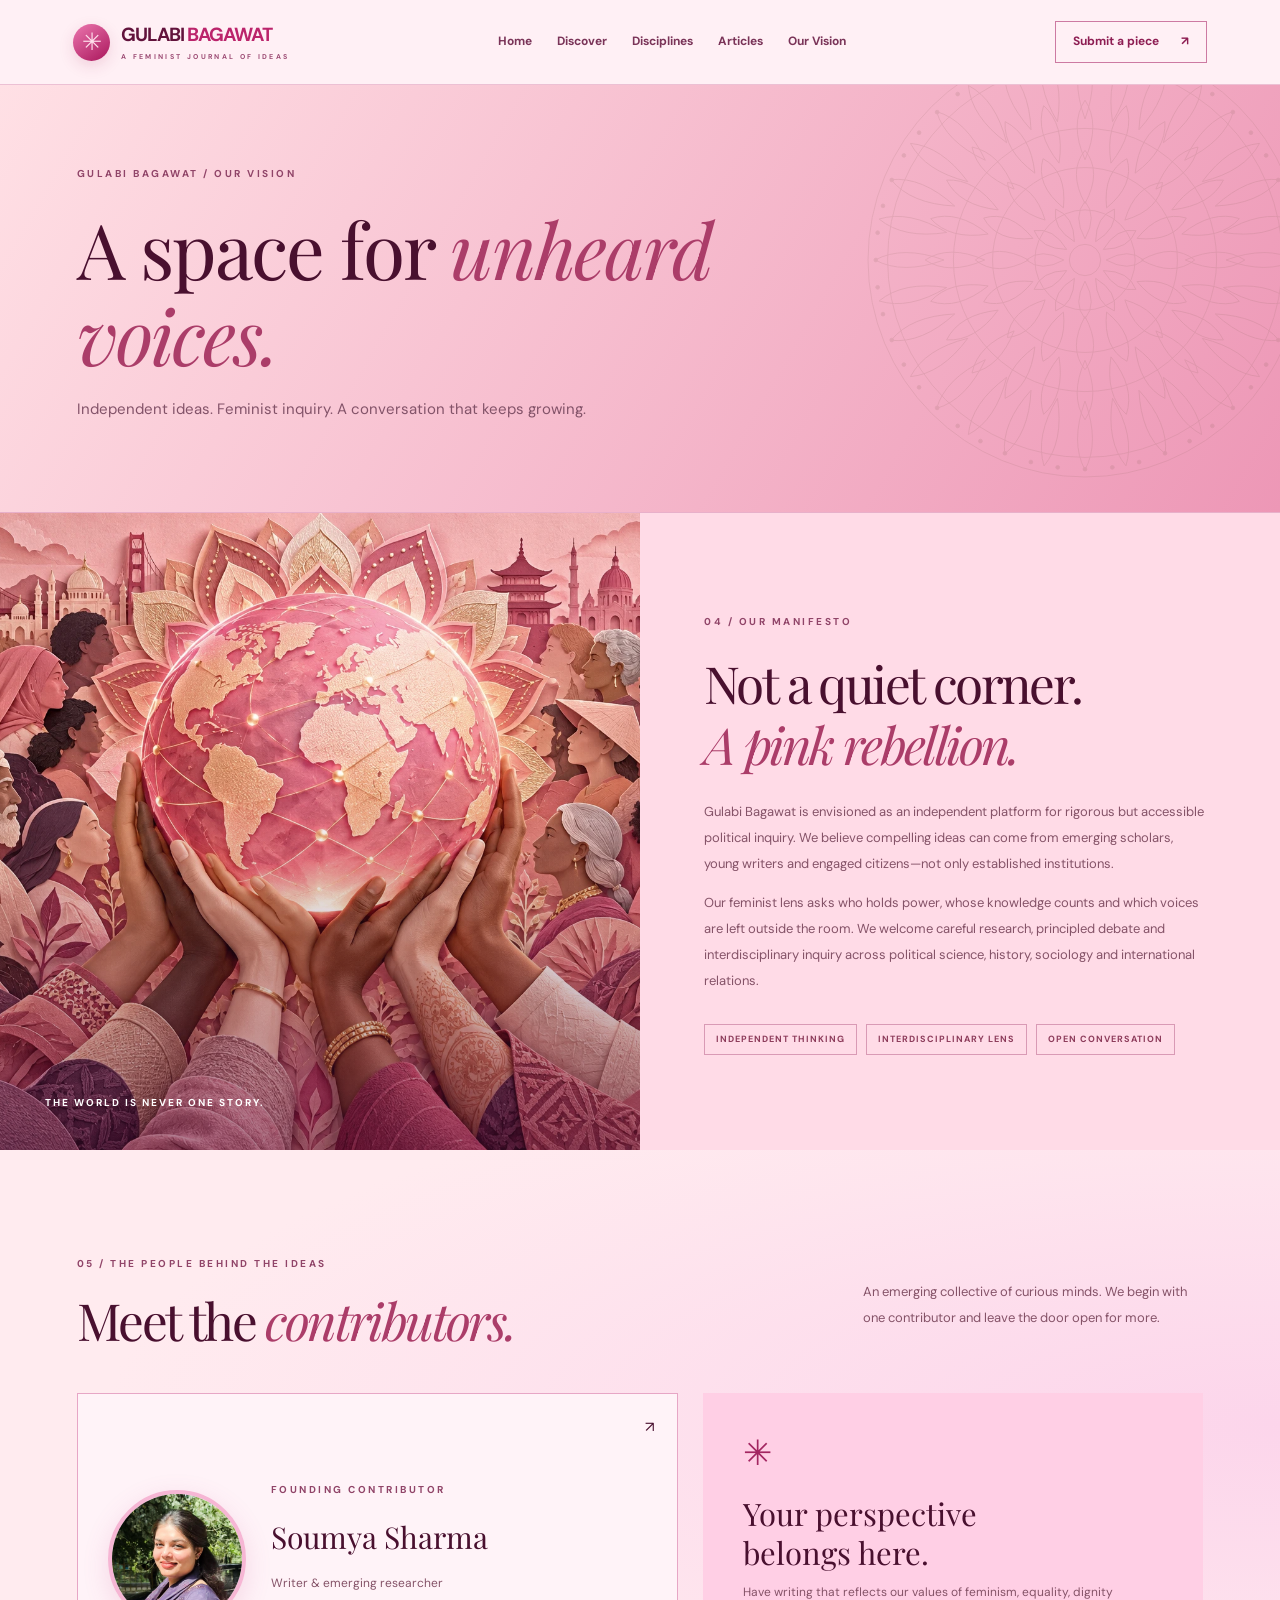
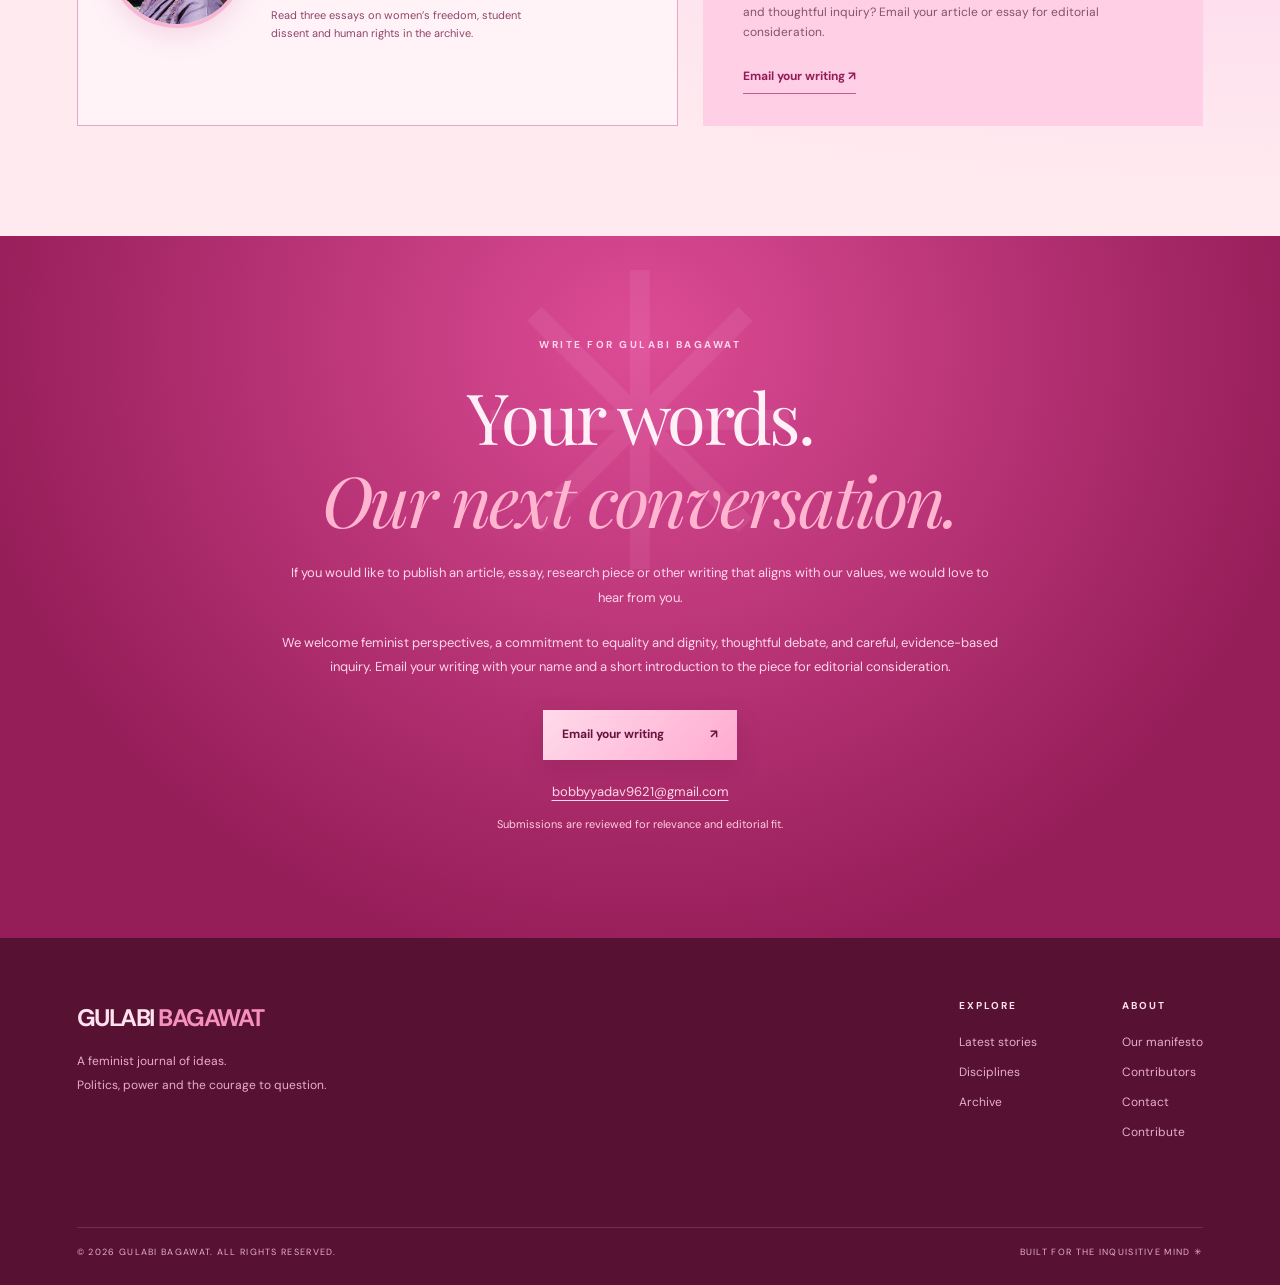
==== commit f0988d9c: "Add Soumya Sharma portrait to founding contributor profile" ====
--- a/about.html
+++ b/about.html
@@ -1,4 +1,4 @@
 <!doctype html><html lang="en"><head><meta charset="UTF-8"><meta name="viewport" content="width=device-width, initial-scale=1"><meta name="theme-color" content="#46132e"><meta name="description" content="Gulabi Bagawat — feminist political thought, research, geopolitical analysis, essays and interdisciplinary critique."><title>Our Vision — Gulabi Bagawat</title><link rel="preconnect" href="https://fonts.googleapis.com"><link rel="preconnect" href="https://fonts.gstatic.com" crossorigin><link href="https://fonts.googleapis.com/css2?family=DM+Sans:wght@400;500;600;700&amp;family=Playfair+Display:wght@400;500;600;700&amp;display=swap" rel="stylesheet"><link rel="stylesheet" href="style.css?v=4"><link rel="stylesheet" href="pink.css?v=3"></head><body class="theme-lotus"><div class="progress" id="progress"></div><header class="site-header" id="top"><a class="brand" href="index.html" aria-label="Gulabi Bagawat home"><span class="brand-icon">✳</span><span>GULABI<span class="brand-accent"> BAGAWAT</span><small>A FEMINIST JOURNAL OF IDEAS</small></span></a><nav class="desktop-nav" aria-label="Primary"><a href="index.html">Home</a><a href="index.html#discover">Discover</a><a href="disciplines.html">Disciplines</a><a href="articles.html">Articles</a><a href="about.html">Our Vision</a></nav><div class="header-actions"><a class="link-button" href="index.html#contribute" id="topSubmit">Submit a piece <span>↗</span></a><button class="menu-toggle" id="menuToggle" aria-label="Open menu">☰</button></div></header><nav class="mobile-nav" id="mobileNav" aria-label="Mobile"><a href="index.html">Home</a><a href="index.html#discover">Discover</a><a href="disciplines.html">Disciplines</a><a href="articles.html">Articles</a><a href="about.html">Our Vision</a></nav>
 <main><section class="page-intro"><div><span class="eyebrow">GULABI BAGAWAT / OUR VISION</span><h1>A space for <em>unheard voices.</em></h1><p>Independent ideas. Feminist inquiry. A conversation that keeps growing.</p></div><img src="mandala-pink.svg" alt="" class="intro-mandala" aria-hidden="true"></section><section class="vision" id="about"><div class="vision-image"><img loading="lazy" src="human-solidarity.webp" alt="Illustrated hands holding the world in solidarity"><div class="vision-image-label">THE WORLD IS NEVER ONE STORY.</div></div><div class="vision-copy"><span class="eyebrow">04 / OUR MANIFESTO</span><h2>Not a quiet corner.<br><em>A pink rebellion.</em></h2><p>Gulabi Bagawat is envisioned as an independent platform for rigorous but accessible political inquiry. We believe compelling ideas can come from emerging scholars, young writers and engaged citizens—not only established institutions.</p><p>Our feminist lens asks who holds power, whose knowledge counts and which voices are left outside the room. We welcome careful research, principled debate and interdisciplinary inquiry across political science, history, sociology and international relations.</p><div class="vision-values"><span>INDEPENDENT THINKING</span><span>INTERDISCIPLINARY LENS</span><span>OPEN CONVERSATION</span></div></div></section>
-<section class="section contributors" id="contributors"><div class="section-top"><div><span class="eyebrow">05 / THE PEOPLE BEHIND THE IDEAS</span><h2>Meet the <em>contributors.</em></h2></div><p>An emerging collective of curious minds. We begin with one contributor and leave the door open for more.</p></div><div class="contributor-layout"><div class="contributor-card"><div class="avatar-placeholder">SS</div><div><span class="eyebrow">FOUNDING CONTRIBUTOR</span><h3>Soumya Sharma</h3><p>Writer &amp; emerging researcher</p><span class="profile-note">Read three essays on women’s freedom, student dissent and human rights in the archive.</span></div><span class="member-arrow">↗</span></div><div class="join-card"><span class="join-star">✳</span><h3>Your perspective<br>belongs here.</h3><p>Have writing that reflects our values of feminism, equality, dignity and thoughtful inquiry? Email your article or essay for editorial consideration.</p><a href="mailto:bobbyyadav9621@gmail.com?subject=Submission%20to%20Gulabi%20Bagawat&amp;body=Hello%20Gulabi%20Bagawat%2C%0A%0AI%20would%20like%20to%20submit%20my%20writing%20for%20your%20consideration.%0A%0ATitle%3A%0AAuthor%20name%3A%0AShort%20introduction%20to%20the%20piece%3A%0AHow%20it%20aligns%20with%20your%20values%3A%0A%0AI%20have%20attached%20my%20article%20or%20included%20a%20link%20below.%0A%0AThank%20you%2C%0A" class="join-link">Email your writing ↗</a></div></div></section>
+<section class="section contributors" id="contributors"><div class="section-top"><div><span class="eyebrow">05 / THE PEOPLE BEHIND THE IDEAS</span><h2>Meet the <em>contributors.</em></h2></div><p>An emerging collective of curious minds. We begin with one contributor and leave the door open for more.</p></div><div class="contributor-layout"><div class="contributor-card"><img src="soumya-sharma.jpeg" alt="Soumya Sharma, founding contributor" class="contributor-photo" loading="lazy" width="138" height="138" style="width:138px;height:138px;min-width:138px;object-fit:cover;object-position:50% 38%;border-radius:50%;border:4px solid #f6b6d4;box-shadow:0 8px 26px #bd50862b"><div><span class="eyebrow">FOUNDING CONTRIBUTOR</span><h3>Soumya Sharma</h3><p>Writer &amp; emerging researcher</p><span class="profile-note">Read three essays on women’s freedom, student dissent and human rights in the archive.</span></div><span class="member-arrow">↗</span></div><div class="join-card"><span class="join-star">✳</span><h3>Your perspective<br>belongs here.</h3><p>Have writing that reflects our values of feminism, equality, dignity and thoughtful inquiry? Email your article or essay for editorial consideration.</p><a href="mailto:bobbyyadav9621@gmail.com?subject=Submission%20to%20Gulabi%20Bagawat&amp;body=Hello%20Gulabi%20Bagawat%2C%0A%0AI%20would%20like%20to%20submit%20my%20writing%20for%20your%20consideration.%0A%0ATitle%3A%0AAuthor%20name%3A%0AShort%20introduction%20to%20the%20piece%3A%0AHow%20it%20aligns%20with%20your%20values%3A%0A%0AI%20have%20attached%20my%20article%20or%20included%20a%20link%20below.%0A%0AThank%20you%2C%0A" class="join-link">Email your writing ↗</a></div></div></section>
 <section class="closing contribution-section" id="contribute" aria-labelledby="contribute-title"><div class="closing-art" aria-hidden="true">✳</div><span class="eyebrow">WRITE FOR GULABI BAGAWAT</span><h2 id="contribute-title">Your words.<br><em>Our next conversation.</em></h2><p>If you would like to publish an article, essay, research piece or other writing that aligns with our values, we would love to hear from you.</p><p>We welcome feminist perspectives, a commitment to equality and dignity, thoughtful debate, and careful, evidence-based inquiry. Email your writing with your name and a short introduction to the piece for editorial consideration.</p><a href="mailto:bobbyyadav9621@gmail.com?subject=Submission%20to%20Gulabi%20Bagawat&amp;body=Hello%20Gulabi%20Bagawat%2C%0A%0AI%20would%20like%20to%20submit%20my%20writing%20for%20your%20consideration.%0A%0ATitle%3A%0AAuthor%20name%3A%0AShort%20introduction%20to%20the%20piece%3A%0AHow%20it%20aligns%20with%20your%20values%3A%0A%0AI%20have%20attached%20my%20article%20or%20included%20a%20link%20below.%0A%0AThank%20you%2C%0A" class="button-primary">Email your writing <span aria-hidden="true">↗</span></a><p class="contribution-email"><a href="mailto:bobbyyadav9621@gmail.com">bobbyyadav9621@gmail.com</a></p><small>Submissions are reviewed for relevance and editorial fit.</small></section></main><footer><div class="footer-main"><div class="footer-brand">GULABI<span> BAGAWAT</span><p>A feminist journal of ideas.<br>Politics, power and the courage to question.</p></div><div class="footer-links"><div><strong>EXPLORE</strong><a href="index.html#discover">Latest stories</a><a href="disciplines.html">Disciplines</a><a href="articles.html">Archive</a></div><div><strong>ABOUT</strong><a href="about.html">Our manifesto</a><a href="about.html#contributors">Contributors</a><a href="mailto:bobbyyadav9621@gmail.com">Contact</a><a href="index.html#contribute">Contribute</a></div></div></div><div class="footer-bottom"><span>© <span id="year">2026</span> GULABI BAGAWAT. ALL RIGHTS RESERVED.</span><span>BUILT FOR THE INQUISITIVE MIND ✳</span></div></footer><script src="motion.js"></script></body></html>
